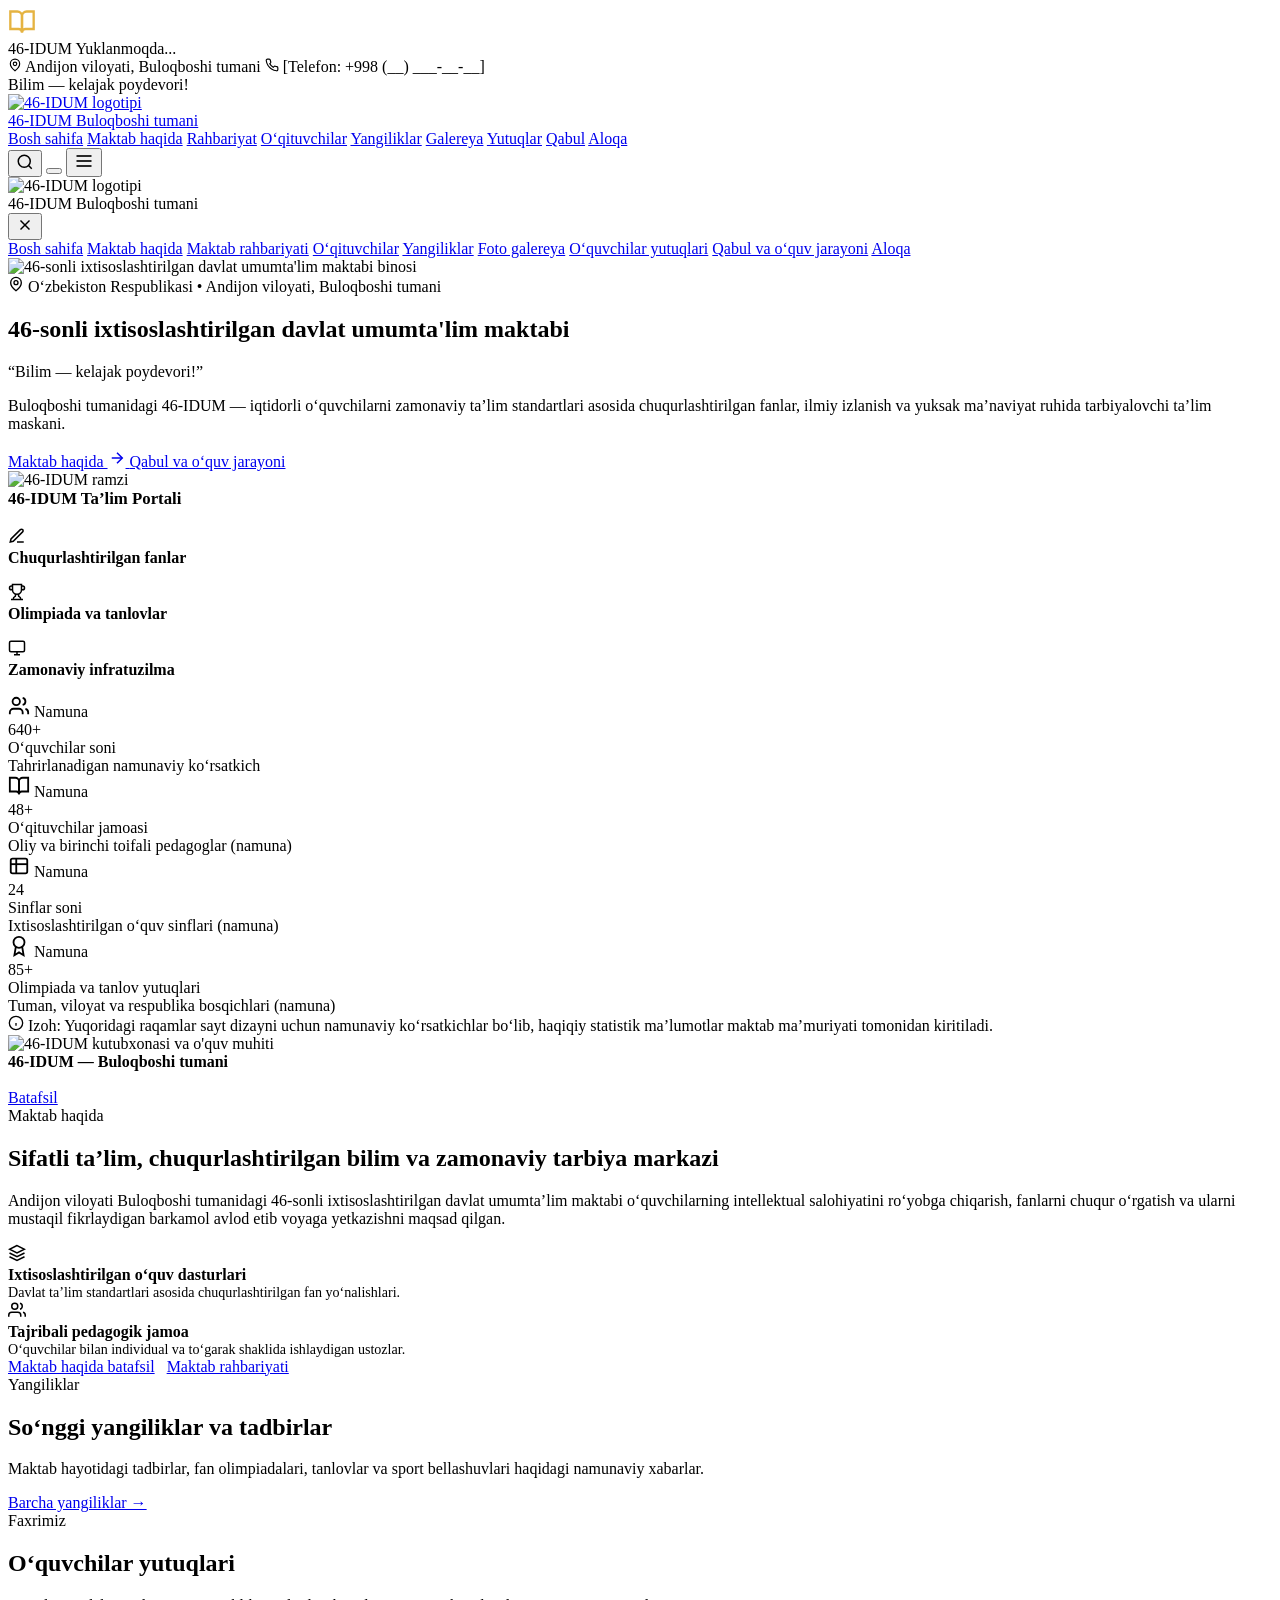
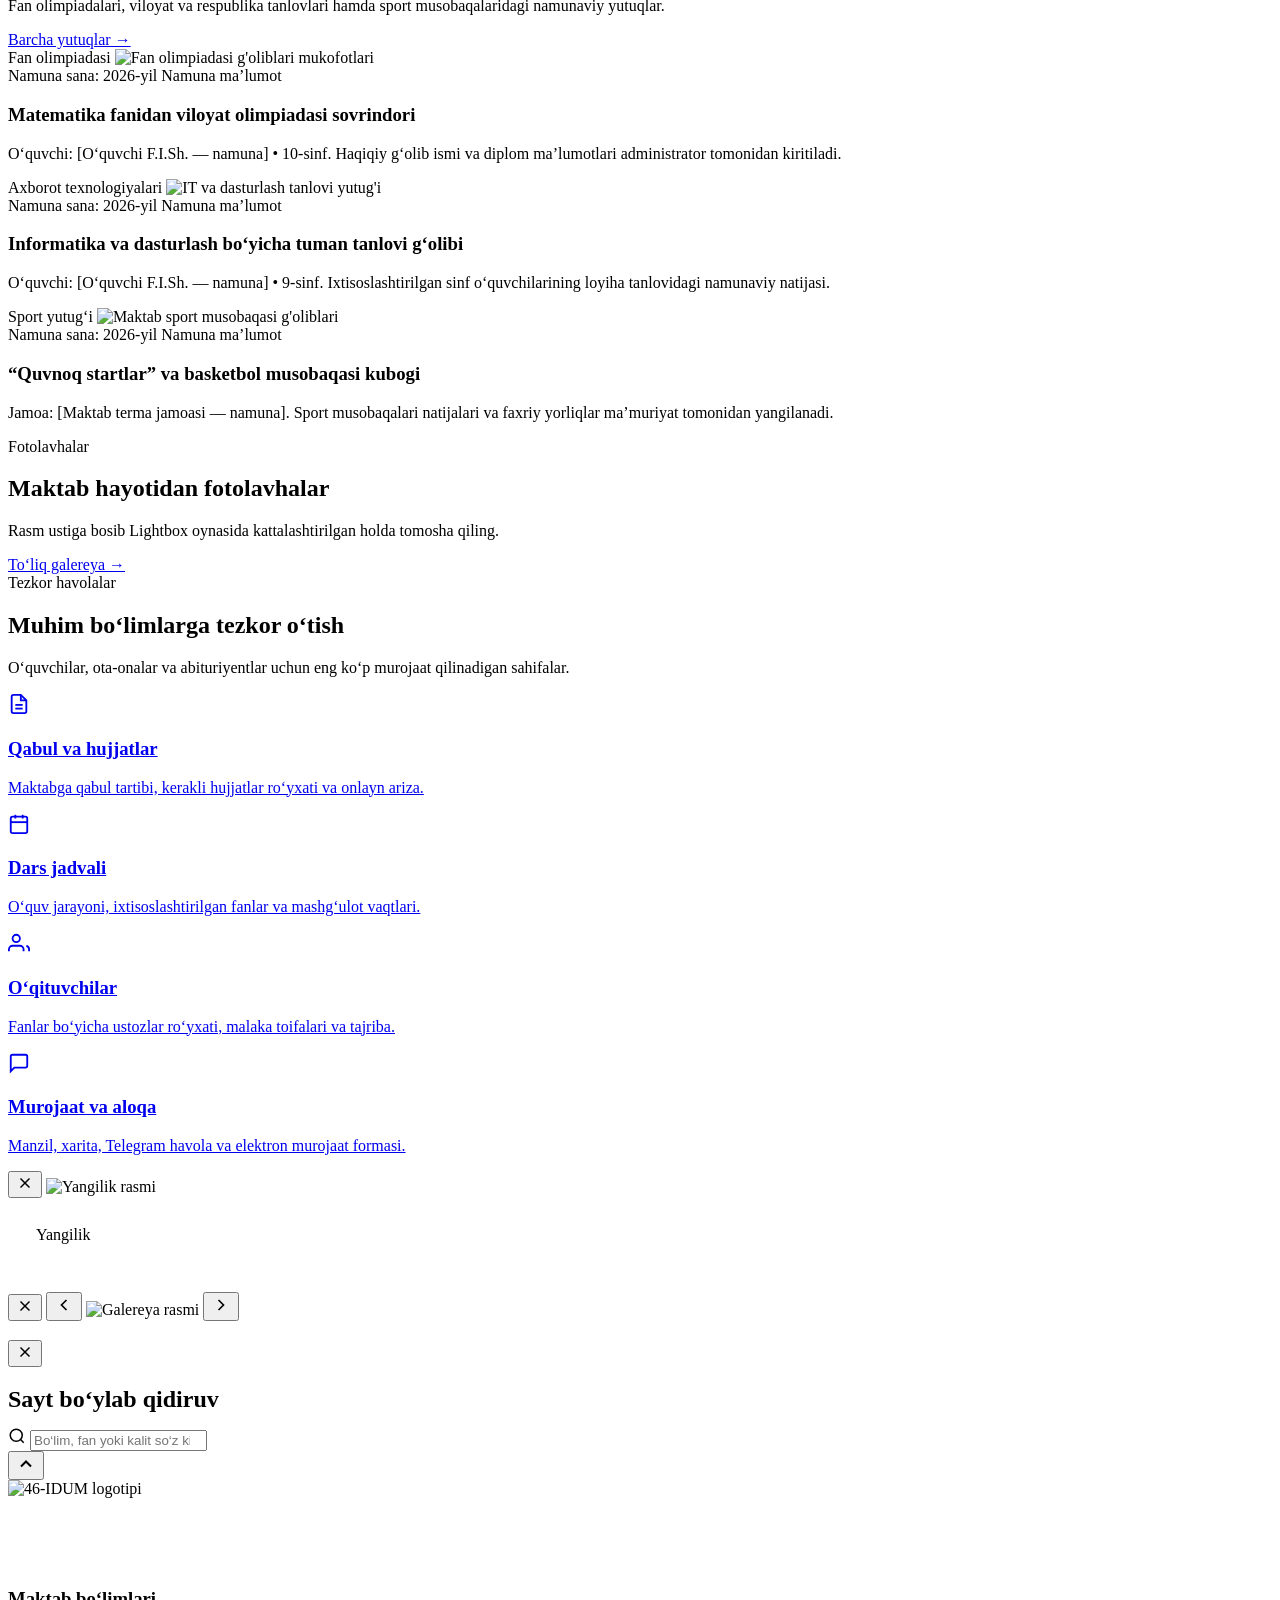
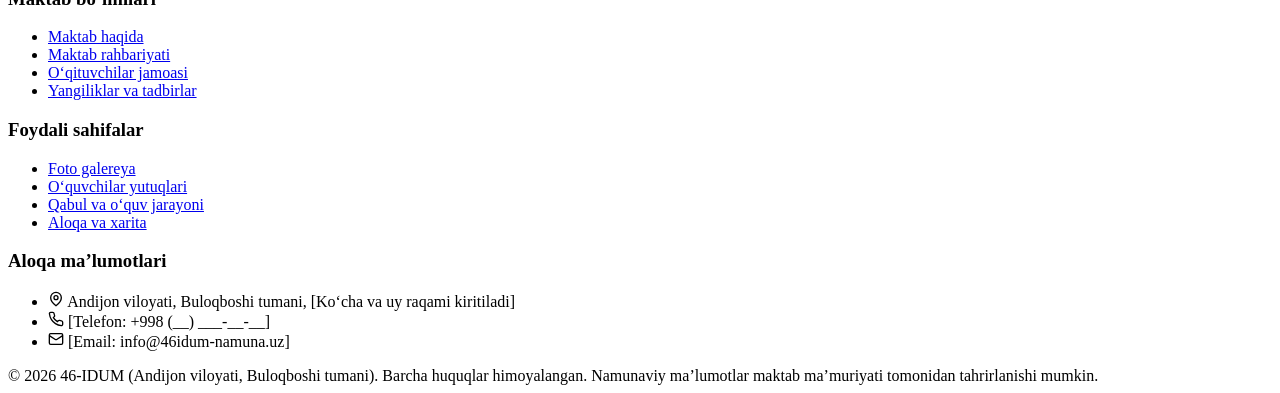
==== index.html @ 789a7969 "Add files via upload" ====
<!DOCTYPE html>
<html lang="uz" data-theme="light">
<head>
  <meta charset="UTF-8">
  <meta name="viewport" content="width=device-width, initial-scale=1.0">
  <title>46-IDUM | Andijon viloyati, Buloqboshi tumani 46-sonli ixtisoslashtirilgan davlat umumta'lim maktabi</title>
  <meta name="description" content="O‘zbekiston Respublikasi Andijon viloyati Buloqboshi tumanida joylashgan 46-sonli ixtisoslashtirilgan davlat umumta'lim maktabi (46-IDUM) rasmiy veb-portali.">
  <link rel="icon" type="image/png" href="images/logo.png">
  <link rel="stylesheet" href="css/style.css">
  <link rel="stylesheet" href="css/animations.css">
  <link rel="stylesheet" href="css/responsive.css">
</head>
<body>
  <!-- Loading animatsiyasi -->
  <div id="page-loader" aria-hidden="true">
    <div class="loader-emblem">
      <svg width="28" height="28" viewBox="0 0 24 24" fill="none" stroke="#E5B341" stroke-width="2"><path d="M2 3h6a4 4 0 0 1 4 4v14a3 3 0 0 0-3-3H2z"/><path d="M22 3h-6a4 4 0 0 0-4 4v14a3 3 0 0 1 3-3h7z"/></svg>
    </div>
    <span class="loader-label">46-IDUM Yuklanmoqda...</span>
  </div>

  <!-- Top Info Bar -->
  <div class="topbar">
    <div class="container topbar-inner">
      <div class="topbar-left">
        <span class="topbar-item">
          <svg width="14" height="14" viewBox="0 0 24 24" fill="none" stroke="currentColor" stroke-width="2"><path d="M20 10c0 6-8 12-8 12s-8-6-8-12a8 8 0 0 1 16 0Z"/><circle cx="12" cy="10" r="3"/></svg>
          Andijon viloyati, Buloqboshi tumani
        </span>
        <span class="topbar-item">
          <svg width="14" height="14" viewBox="0 0 24 24" fill="none" stroke="currentColor" stroke-width="2"><path d="M22 16.92v3a2 2 0 0 1-2.18 2 19.79 19.79 0 0 1-8.63-3.07 19.5 19.5 0 0 1-6-6 19.79 19.79 0 0 1-3.07-8.67A2 2 0 0 1 4.11 2h3a2 2 0 0 1 2 1.72c.127.96.361 1.903.7 2.81a2 2 0 0 1-.45 2.11L8.09 9.91a16 16 0 0 0 6 6l1.27-1.27a2 2 0 0 1 2.11-.45c.907.339 1.85.573 2.81.7A2 2 0 0 1 22 16.92z"/></svg>
          [Telefon: +998 (__) ___-__-__]
        </span>
      </div>
      <div class="topbar-right">
        <span class="topbar-badge">Bilim — kelajak poydevori!</span>
        <a href="admission.html" style="font-weight:600;color:#FFFFFF;">Qabul bo‘limi &rarr;</a>
      </div>
    </div>
  </div>

  <!-- Header -->
  <header class="site-header">
    <div class="container header-inner">
      <a href="index.html" class="brand" aria-label="46-IDUM Bosh sahifa">
        <img src="images/logo.png" alt="46-IDUM logotipi" class="brand-logo" loading="eager">
        <div class="brand-text">
          <span class="brand-title">46-IDUM</span>
          <span class="brand-subtitle">Buloqboshi tumani</span>
        </div>
      </a>

      <nav class="main-nav" aria-label="Asosiy navigatsiya">
        <a href="index.html" class="nav-link active">Bosh sahifa</a>
        <a href="about.html" class="nav-link">Maktab haqida</a>
        <a href="administration.html" class="nav-link">Rahbariyat</a>
        <a href="teachers.html" class="nav-link">O‘qituvchilar</a>
        <a href="news.html" class="nav-link">Yangiliklar</a>
        <a href="gallery.html" class="nav-link">Galereya</a>
        <a href="achievements.html" class="nav-link">Yutuqlar</a>
        <a href="admission.html" class="nav-link">Qabul</a>
        <a href="contact.html" class="nav-link">Aloqa</a>
      </nav>

      <div class="header-actions">
        <button type="button" class="icon-btn" data-open-search aria-label="Sayt ichida qidirish" title="Qidirish (Ctrl+K)">
          <svg width="18" height="18" viewBox="0 0 24 24" fill="none" stroke="currentColor" stroke-width="2"><circle cx="11" cy="11" r="8"/><path d="m21 21-4.3-4.3"/></svg>
        </button>
        <button type="button" class="icon-btn" data-theme-toggle aria-label="Tungi rejimga o'tish" title="Tungi rejim"></button>
        <button type="button" class="icon-btn hamburger-btn" id="mobileMenuOpen" aria-label="Menyuni ochish" aria-expanded="false">
          <svg width="20" height="20" viewBox="0 0 24 24" fill="none" stroke="currentColor" stroke-width="2"><line x1="3" y1="6" x2="21" y2="6"/><line x1="3" y1="12" x2="21" y2="12"/><line x1="3" y1="18" x2="21" y2="18"/></svg>
        </button>
      </div>
    </div>
  </header>

  <!-- Mobile Navigation Drawer -->
  <div class="mobile-nav-backdrop" id="mobileNavBackdrop"></div>
  <aside class="mobile-nav-drawer" id="mobileNavDrawer" aria-label="Mobil menyu">
    <div class="mobile-nav-header">
      <div class="brand">
        <img src="images/logo.png" alt="46-IDUM logotipi" class="brand-logo" style="width:40px;height:40px;">
        <div class="brand-text">
          <span class="brand-title" style="font-size:1rem;">46-IDUM</span>
          <span class="brand-subtitle">Buloqboshi tumani</span>
        </div>
      </div>
      <button type="button" class="icon-btn" id="mobileMenuClose" aria-label="Menyuni yopish">
        <svg width="18" height="18" viewBox="0 0 24 24" fill="none" stroke="currentColor" stroke-width="2"><path d="M18 6 6 18"/><path d="m6 6 12 12"/></svg>
      </button>
    </div>
    <nav class="mobile-nav-list">
      <a href="index.html" class="nav-link active">Bosh sahifa</a>
      <a href="about.html" class="nav-link">Maktab haqida</a>
      <a href="administration.html" class="nav-link">Maktab rahbariyati</a>
      <a href="teachers.html" class="nav-link">O‘qituvchilar</a>
      <a href="news.html" class="nav-link">Yangiliklar</a>
      <a href="gallery.html" class="nav-link">Foto galereya</a>
      <a href="achievements.html" class="nav-link">O‘quvchilar yutuqlari</a>
      <a href="admission.html" class="nav-link">Qabul va o‘quv jarayoni</a>
      <a href="contact.html" class="nav-link">Aloqa</a>
    </nav>
  </aside>

  <main>
    <!-- Hero Section -->
    <section class="hero">
      <img src="images/school/hero-school.jpg" alt="46-sonli ixtisoslashtirilgan davlat umumta'lim maktabi binosi" class="hero-bg" loading="eager">
      <div class="hero-overlay"></div>
      <div class="container hero-content">
        <div class="animate-hero">
          <div class="hero-location">
            <svg width="16" height="16" viewBox="0 0 24 24" fill="none" stroke="currentColor" stroke-width="2"><path d="M20 10c0 6-8 12-8 12s-8-6-8-12a8 8 0 0 1 16 0Z"/><circle cx="12" cy="10" r="3"/></svg>
            O‘zbekiston Respublikasi • Andijon viloyati, Buloqboshi tumani
          </div>
          <h1 class="hero-title">46-sonli ixtisoslashtirilgan davlat umumta'lim maktabi</h1>
          <p class="hero-motto">“Bilim — kelajak poydevori!”</p>
          <p class="hero-subtitle">
            Buloqboshi tumanidagi 46-IDUM — iqtidorli o‘quvchilarni zamonaviy ta’lim standartlari asosida chuqurlashtirilgan fanlar, ilmiy izlanish va yuksak ma’naviyat ruhida tarbiyalovchi ta’lim maskani.
          </p>
          <div class="hero-actions">
            <a href="about.html" class="btn btn-accent">
              Maktab haqida
              <svg width="18" height="18" viewBox="0 0 24 24" fill="none" stroke="currentColor" stroke-width="2"><path d="M5 12h14"/><path d="m12 5 7 7-7 7"/></svg>
            </a>
            <a href="admission.html" class="btn btn-outline-light">
              Qabul va o‘quv jarayoni
            </a>
          </div>
        </div>

        <div class="hero-card animate-hero-delay">
          <div class="hero-card-header">
            <img src="images/logo.png" alt="46-IDUM ramzi" class="hero-card-logo" loading="eager">
            <div>
              <strong style="display:block;font-size:1.05rem;">46-IDUM Ta’lim Portali</strong>
              <span style="font-size:0.82rem;color:rgba(255,255,255,0.78);">Ixtisoslashtirilgan ta’lim muhiti</span>
            </div>
          </div>
          <div class="hero-card-list">
            <div class="hero-card-item">
              <span class="hero-card-icon">
                <svg width="18" height="18" viewBox="0 0 24 24" fill="none" stroke="currentColor" stroke-width="2"><path d="M12 20h9"/><path d="M16.5 3.5a2.121 2.121 0 1 1 3 3L7 19l-4 1 1-4Z"/></svg>
              </span>
              <div>
                <strong>Chuqurlashtirilgan fanlar</strong>
                <div style="font-size:0.83rem;color:rgba(255,255,255,0.75);">Aniq va tabiiy fanlar, axborot texnologiyalari va xorijiy tillar</div>
              </div>
            </div>
            <div class="hero-card-item">
              <span class="hero-card-icon">
                <svg width="18" height="18" viewBox="0 0 24 24" fill="none" stroke="currentColor" stroke-width="2"><path d="M6 9H4.5a2.5 2.5 0 0 1 0-5H6"/><path d="M18 9h1.5a2.5 2.5 0 0 0 0-5H18"/><path d="M4 22h16"/><path d="M10 14.66V17c0 .55-.47.98-.97 1.21C7.85 18.75 7 20.24 7 22"/><path d="M14 14.66V17c0 .55.47.98.97 1.21C16.15 18.75 17 20.24 17 22"/><path d="M18 2H6v7a6 6 0 0 0 12 0V2Z"/></svg>
              </span>
              <div>
                <strong>Olimpiada va tanlovlar</strong>
                <div style="font-size:0.83rem;color:rgba(255,255,255,0.75);">Iqtidorli o‘quvchilar bilan tizimli tayyorgarlik</div>
              </div>
            </div>
            <div class="hero-card-item">
              <span class="hero-card-icon">
                <svg width="18" height="18" viewBox="0 0 24 24" fill="none" stroke="currentColor" stroke-width="2"><rect x="2" y="3" width="20" height="14" rx="2"/><line x1="8" y1="21" x2="16" y2="21"/><line x1="12" y1="17" x2="12" y2="21"/></svg>
              </span>
              <div>
                <strong>Zamonaviy infratuzilma</strong>
                <div style="font-size:0.83rem;color:rgba(255,255,255,0.75);">Axborot-resurs markazi, kompyuter xonasi va sport majmuasi</div>
              </div>
            </div>
          </div>
        </div>
      </div>
    </section>

    <!-- Statistics Section -->
    <section class="stats-section">
      <div class="container">
        <div class="stats-grid">
          <div class="stat-card reveal">
            <div class="stat-top">
              <span class="stat-icon">
                <svg width="22" height="22" viewBox="0 0 24 24" fill="none" stroke="currentColor" stroke-width="2"><path d="M16 21v-2a4 4 0 0 0-4-4H6a4 4 0 0 0-4 4v2"/><circle cx="9" cy="7" r="4"/><path d="M22 21v-2a4 4 0 0 0-3-3.87"/><path d="M16 3.13a4 4 0 0 1 0 7.75"/></svg>
              </span>
              <span class="badge badge-sample">Namuna</span>
            </div>
            <div class="stat-value" data-counter="640" data-suffix="+">640+</div>
            <div class="stat-label">O‘quvchilar soni</div>
            <div class="stat-note">Tahrirlanadigan namunaviy ko‘rsatkich</div>
          </div>

          <div class="stat-card reveal">
            <div class="stat-top">
              <span class="stat-icon">
                <svg width="22" height="22" viewBox="0 0 24 24" fill="none" stroke="currentColor" stroke-width="2"><path d="M2 3h6a4 4 0 0 1 4 4v14a3 3 0 0 0-3-3H2z"/><path d="M22 3h-6a4 4 0 0 0-4 4v14a3 3 0 0 1 3-3h7z"/></svg>
              </span>
              <span class="badge badge-sample">Namuna</span>
            </div>
            <div class="stat-value" data-counter="48" data-suffix="+">48+</div>
            <div class="stat-label">O‘qituvchilar jamoasi</div>
            <div class="stat-note">Oliy va birinchi toifali pedagoglar (namuna)</div>
          </div>

          <div class="stat-card reveal">
            <div class="stat-top">
              <span class="stat-icon">
                <svg width="22" height="22" viewBox="0 0 24 24" fill="none" stroke="currentColor" stroke-width="2"><rect x="3" y="4" width="18" height="16" rx="2"/><path d="M3 10h18"/><path d="M9 4v16"/></svg>
              </span>
              <span class="badge badge-sample">Namuna</span>
            </div>
            <div class="stat-value" data-counter="24">24</div>
            <div class="stat-label">Sinflar soni</div>
            <div class="stat-note">Ixtisoslashtirilgan o‘quv sinflari (namuna)</div>
          </div>

          <div class="stat-card reveal">
            <div class="stat-top">
              <span class="stat-icon">
                <svg width="22" height="22" viewBox="0 0 24 24" fill="none" stroke="currentColor" stroke-width="2"><circle cx="12" cy="8" r="6"/><path d="M15.477 12.89 17 22l-5-3-5 3 1.523-9.11"/></svg>
              </span>
              <span class="badge badge-sample">Namuna</span>
            </div>
            <div class="stat-value" data-counter="85" data-suffix="+">85+</div>
            <div class="stat-label">Olimpiada va tanlov yutuqlari</div>
            <div class="stat-note">Tuman, viloyat va respublika bosqichlari (namuna)</div>
          </div>
        </div>
        <div class="stats-disclaimer">
          <svg width="16" height="16" viewBox="0 0 24 24" fill="none" stroke="currentColor" stroke-width="2"><circle cx="12" cy="12" r="10"/><line x1="12" y1="16" x2="12" y2="12"/><line x1="12" y1="8" x2="12.01" y2="8"/></svg>
          <span>Izoh: Yuqoridagi raqamlar sayt dizayni uchun namunaviy ko‘rsatkichlar bo‘lib, haqiqiy statistik ma’lumotlar maktab ma’muriyati tomonidan kiritiladi.</span>
        </div>
      </div>
    </section>

    <!-- About Preview Section -->
    <section class="section">
      <div class="container about-split">
        <div class="about-media-wrap reveal">
          <img src="images/gallery/library.jpg" alt="46-IDUM kutubxonasi va o'quv muhiti" loading="lazy">
          <div class="about-float-card">
            <div>
              <strong style="display:block;font-size:1rem;">46-IDUM — Buloqboshi tumani</strong>
              <span style="font-size:0.84rem;color:rgba(255,255,255,0.8);">Zamonaviy ta’lim va yuksak tarbiya uyg‘unligi</span>
            </div>
            <a href="about.html" class="btn btn-accent btn-sm">Batafsil</a>
          </div>
        </div>

        <div class="reveal">
          <span class="section-kicker">Maktab haqida</span>
          <h2 class="section-title">Sifatli ta’lim, chuqurlashtirilgan bilim va zamonaviy tarbiya markazi</h2>
          <p class="section-desc">
            Andijon viloyati Buloqboshi tumanidagi 46-sonli ixtisoslashtirilgan davlat umumta’lim maktabi o‘quvchilarning intellektual salohiyatini ro‘yobga chiqarish, fanlarni chuqur o‘rgatish va ularni mustaqil fikrlaydigan barkamol avlod etib voyaga yetkazishni maqsad qilgan.
          </p>
          <div class="feature-list">
            <div class="feature-item">
              <span class="feature-icon">
                <svg width="18" height="18" viewBox="0 0 24 24" fill="none" stroke="currentColor" stroke-width="2"><path d="M12 2 2 7l10 5 10-5-10-5Z"/><path d="m2 17 10 5 10-5"/><path d="m2 12 10 5 10-5"/></svg>
              </span>
              <div>
                <strong>Ixtisoslashtirilgan o‘quv dasturlari</strong>
                <div style="font-size:0.88rem;color:var(--color-text-muted);">Davlat ta’lim standartlari asosida chuqurlashtirilgan fan yo‘nalishlari.</div>
              </div>
            </div>
            <div class="feature-item">
              <span class="feature-icon">
                <svg width="18" height="18" viewBox="0 0 24 24" fill="none" stroke="currentColor" stroke-width="2"><path d="M17 21v-2a4 4 0 0 0-4-4H5a4 4 0 0 0-4 4v2"/><circle cx="9" cy="7" r="4"/><path d="M23 21v-2a4 4 0 0 0-3-3.87"/><path d="M16 3.13a4 4 0 0 1 0 7.75"/></svg>
              </span>
              <div>
                <strong>Tajribali pedagogik jamoa</strong>
                <div style="font-size:0.88rem;color:var(--color-text-muted);">O‘quvchilar bilan individual va to‘garak shaklida ishlaydigan ustozlar.</div>
              </div>
            </div>
          </div>
          <div style="display:flex;gap:12px;flex-wrap:wrap;">
            <a href="about.html" class="btn btn-primary">Maktab haqida batafsil</a>
            <a href="administration.html" class="btn btn-outline">Maktab rahbariyati</a>
          </div>
        </div>
      </div>
    </section>

    <!-- Latest News Section -->
    <section class="section section-alt">
      <div class="container">
        <div class="section-header">
          <div>
            <span class="section-kicker">Yangiliklar</span>
            <h2 class="section-title">So‘nggi yangiliklar va tadbirlar</h2>
            <p class="section-desc">Maktab hayotidagi tadbirlar, fan olimpiadalari, tanlovlar va sport bellashuvlari haqidagi namunaviy xabarlar.</p>
          </div>
          <a href="news.html" class="btn btn-outline">Barcha yangiliklar &rarr;</a>
        </div>

        <div class="grid-3" id="homeNewsGrid"></div>
      </div>
    </section>

    <!-- Achievements Highlight Section -->
    <section class="section">
      <div class="container">
        <div class="section-header">
          <div>
            <span class="section-kicker">Faxrimiz</span>
            <h2 class="section-title">O‘quvchilar yutuqlari</h2>
            <p class="section-desc">Fan olimpiadalari, viloyat va respublika tanlovlari hamda sport musobaqalaridagi namunaviy yutuqlar.</p>
          </div>
          <a href="achievements.html" class="btn btn-outline">Barcha yutuqlar &rarr;</a>
        </div>

        <div class="grid-3">
          <article class="card reveal">
            <div class="card-media">
              <span class="card-badge-float">Fan olimpiadasi</span>
              <img src="images/achievements/trophy.jpg" alt="Fan olimpiadasi g'oliblari mukofotlari" loading="lazy">
            </div>
            <div class="card-body">
              <div class="card-meta">
                <span>Namuna sana: 2026-yil</span>
                <span class="badge badge-sample">Namuna ma’lumot</span>
              </div>
              <h3 class="card-title">Matematika fanidan viloyat olimpiadasi sovrindori</h3>
              <p class="card-text">O‘quvchi: [O‘quvchi F.I.Sh. — namuna] • 10-sinf. Haqiqiy g‘olib ismi va diplom ma’lumotlari administrator tomonidan kiritiladi.</p>
            </div>
          </article>

          <article class="card reveal">
            <div class="card-media">
              <span class="card-badge-float">Axborot texnologiyalari</span>
              <img src="images/gallery/computer-lab.jpg" alt="IT va dasturlash tanlovi yutug'i" loading="lazy">
            </div>
            <div class="card-body">
              <div class="card-meta">
                <span>Namuna sana: 2026-yil</span>
                <span class="badge badge-sample">Namuna ma’lumot</span>
              </div>
              <h3 class="card-title">Informatika va dasturlash bo‘yicha tuman tanlovi g‘olibi</h3>
              <p class="card-text">O‘quvchi: [O‘quvchi F.I.Sh. — namuna] • 9-sinf. Ixtisoslashtirilgan sinf o‘quvchilarining loyiha tanlovidagi namunaviy natijasi.</p>
            </div>
          </article>

          <article class="card reveal">
            <div class="card-media">
              <span class="card-badge-float">Sport yutug‘i</span>
              <img src="images/gallery/sports-hall.jpg" alt="Maktab sport musobaqasi g'oliblari" loading="lazy">
            </div>
            <div class="card-body">
              <div class="card-meta">
                <span>Namuna sana: 2026-yil</span>
                <span class="badge badge-sample">Namuna ma’lumot</span>
              </div>
              <h3 class="card-title">“Quvnoq startlar” va basketbol musobaqasi kubogi</h3>
              <p class="card-text">Jamoa: [Maktab terma jamoasi — namuna]. Sport musobaqalari natijalari va faxriy yorliqlar ma’muriyat tomonidan yangilanadi.</p>
            </div>
          </article>
        </div>
      </div>
    </section>

    <!-- Gallery Preview Section -->
    <section class="section section-alt">
      <div class="container">
        <div class="section-header">
          <div>
            <span class="section-kicker">Fotolavhalar</span>
            <h2 class="section-title">Maktab hayotidan fotolavhalar</h2>
            <p class="section-desc">Rasm ustiga bosib Lightbox oynasida kattalashtirilgan holda tomosha qiling.</p>
          </div>
          <a href="gallery.html" class="btn btn-outline">To‘liq galereya &rarr;</a>
        </div>

        <div class="gallery-grid" id="homeGalleryGrid"></div>
      </div>
    </section>

    <!-- Quick Links Section -->
    <section class="section">
      <div class="container">
        <div class="section-header-center reveal">
          <span class="section-kicker">Tezkor havolalar</span>
          <h2 class="section-title">Muhim bo‘limlarga tezkor o‘tish</h2>
          <p class="section-desc">O‘quvchilar, ota-onalar va abituriyentlar uchun eng ko‘p murojaat qilinadigan sahifalar.</p>
        </div>

        <div class="quick-links-grid">
          <a href="admission.html" class="quick-link-card reveal">
            <span class="quick-link-icon">
              <svg width="22" height="22" viewBox="0 0 24 24" fill="none" stroke="currentColor" stroke-width="2"><path d="M14 2H6a2 2 0 0 0-2 2v16a2 2 0 0 0 2 2h12a2 2 0 0 0 2-2V8z"/><polyline points="14 2 14 8 20 8"/><line x1="16" y1="13" x2="8" y2="13"/><line x1="16" y1="17" x2="8" y2="17"/></svg>
            </span>
            <h3 class="card-title">Qabul va hujjatlar</h3>
            <p class="card-text">Maktabga qabul tartibi, kerakli hujjatlar ro‘yxati va onlayn ariza.</p>
          </a>

          <a href="admission.html#jadval" class="quick-link-card reveal">
            <span class="quick-link-icon">
              <svg width="22" height="22" viewBox="0 0 24 24" fill="none" stroke="currentColor" stroke-width="2"><rect x="3" y="4" width="18" height="18" rx="2"/><line x1="16" y1="2" x2="16" y2="6"/><line x1="8" y1="2" x2="8" y2="6"/><line x1="3" y1="10" x2="21" y2="10"/></svg>
            </span>
            <h3 class="card-title">Dars jadvali</h3>
            <p class="card-text">O‘quv jarayoni, ixtisoslashtirilgan fanlar va mashg‘ulot vaqtlari.</p>
          </a>

          <a href="teachers.html" class="quick-link-card reveal">
            <span class="quick-link-icon">
              <svg width="22" height="22" viewBox="0 0 24 24" fill="none" stroke="currentColor" stroke-width="2"><path d="M17 21v-2a4 4 0 0 0-4-4H5a4 4 0 0 0-4 4v2"/><circle cx="9" cy="7" r="4"/><path d="M23 21v-2a4 4 0 0 0-3-3.87"/></svg>
            </span>
            <h3 class="card-title">O‘qituvchilar</h3>
            <p class="card-text">Fanlar bo‘yicha ustozlar ro‘yxati, malaka toifalari va tajriba.</p>
          </a>

          <a href="contact.html" class="quick-link-card reveal">
            <span class="quick-link-icon">
              <svg width="22" height="22" viewBox="0 0 24 24" fill="none" stroke="currentColor" stroke-width="2"><path d="M21 15a2 2 0 0 1-2 2H7l-4 4V5a2 2 0 0 1 2-2h14a2 2 0 0 1 2 2z"/></svg>
            </span>
            <h3 class="card-title">Murojaat va aloqa</h3>
            <p class="card-text">Manzil, xarita, Telegram havola va elektron murojaat formasi.</p>
          </a>
        </div>
      </div>
    </section>
  </main>

  <!-- News Detail Modal -->
  <div class="modal-overlay" id="newsModal" role="dialog" aria-modal="true" aria-labelledby="newsModalTitle">
    <div class="modal-dialog">
      <button type="button" class="modal-close" id="closeNewsModal" aria-label="Oynani yopish">
        <svg width="18" height="18" viewBox="0 0 24 24" fill="none" stroke="currentColor" stroke-width="2"><path d="M18 6 6 18"/><path d="m6 6 12 12"/></svg>
      </button>
      <img id="newsModalImg" src="images/news/olympiad.jpg" alt="Yangilik rasmi" style="width:100%;max-height:340px;object-fit:cover;">
      <div style="padding:28px;">
        <div class="card-meta" style="margin-bottom:10px;">
          <span class="badge badge-primary" id="newsModalCategory">Yangilik</span>
          <span id="newsModalDate"></span>
        </div>
        <h2 class="section-title" id="newsModalTitle" style="font-size:1.5rem;margin-bottom:16px;"></h2>
        <div id="newsModalBody" style="color:var(--color-text-muted);font-size:0.98rem;"></div>
      </div>
    </div>
  </div>

  <!-- Lightbox Modal -->
  <div class="modal-overlay" id="lightboxModal" role="dialog" aria-modal="true" aria-label="Rasmni kattalashtirib ko'rish">
    <div class="lightbox-content">
      <div class="lightbox-stage">
        <button type="button" class="modal-close" id="lightboxClose" aria-label="Yopish" style="top:10px;right:10px;">
          <svg width="18" height="18" viewBox="0 0 24 24" fill="none" stroke="currentColor" stroke-width="2"><path d="M18 6 6 18"/><path d="m6 6 12 12"/></svg>
        </button>
        <button type="button" class="lightbox-nav lightbox-prev" id="lightboxPrev" aria-label="Oldingi rasm">
          <svg width="20" height="20" viewBox="0 0 24 24" fill="none" stroke="currentColor" stroke-width="2"><path d="m15 18-6-6 6-6"/></svg>
        </button>
        <img src="images/school/hero-school.jpg" alt="Galereya rasmi" class="lightbox-img" id="lightboxImg">
        <button type="button" class="lightbox-nav lightbox-next" id="lightboxNext" aria-label="Keyingi rasm">
          <svg width="20" height="20" viewBox="0 0 24 24" fill="none" stroke="currentColor" stroke-width="2"><path d="m9 18 6-6-6-6"/></svg>
        </button>
      </div>
      <div class="lightbox-caption">
        <h3 id="lightboxTitle"></h3>
        <p id="lightboxDesc"></p>
        <span id="lightboxCounter" style="font-size:0.8rem;color:var(--color-accent);font-weight:700;"></span>
      </div>
    </div>
  </div>

  <!-- Global Search Modal -->
  <div class="modal-overlay" id="searchModal" role="dialog" aria-modal="true" aria-label="Sayt ichida qidirish">
    <div class="modal-dialog search-modal-dialog">
      <button type="button" class="modal-close" id="closeSearchModal" aria-label="Qidiruvni yopish">
        <svg width="18" height="18" viewBox="0 0 24 24" fill="none" stroke="currentColor" stroke-width="2"><path d="M18 6 6 18"/><path d="m6 6 12 12"/></svg>
      </button>
      <h2 class="card-title" style="margin-bottom:14px;">Sayt bo‘ylab qidiruv</h2>
      <div class="search-box" style="max-width:100%;">
        <svg width="18" height="18" viewBox="0 0 24 24" fill="none" stroke="currentColor" stroke-width="2"><circle cx="11" cy="11" r="8"/><path d="m21 21-4.3-4.3"/></svg>
        <input type="search" id="globalSearchInput" placeholder="Bo‘lim, fan yoki kalit so‘z kiriting...">
      </div>
      <div class="search-results-list" id="globalSearchResults"></div>
    </div>
  </div>

  <!-- Back To Top Button -->
  <button type="button" id="backToTop" aria-label="Yuqoriga qaytish" title="Yuqoriga">
    <svg width="20" height="20" viewBox="0 0 24 24" fill="none" stroke="currentColor" stroke-width="2.5"><path d="m18 15-6-6-6 6"/></svg>
  </button>

  <!-- Footer -->
  <footer class="site-footer">
    <div class="container">
      <div class="footer-grid">
        <div>
          <div class="footer-brand">
            <img src="images/logo.png" alt="46-IDUM logotipi">
            <div>
              <strong style="display:block;color:#FFFFFF;font-size:1.1rem;">46-IDUM</strong>
              <span style="font-size:0.8rem;color:rgba(255,255,255,0.72);">Andijon viloyati, Buloqboshi tumani</span>
            </div>
          </div>
          <p style="font-size:0.9rem;color:rgba(255,255,255,0.75);margin-bottom:14px;">
            46-sonli ixtisoslashtirilgan davlat umumta’lim maktabi rasmiy veb-portali. “Bilim — kelajak poydevori!”
          </p>
        </div>

        <div>
          <h3 class="footer-title">Maktab bo‘limlari</h3>
          <ul class="footer-links">
            <li><a href="about.html">Maktab haqida</a></li>
            <li><a href="administration.html">Maktab rahbariyati</a></li>
            <li><a href="teachers.html">O‘qituvchilar jamoasi</a></li>
            <li><a href="news.html">Yangiliklar va tadbirlar</a></li>
          </ul>
        </div>

        <div>
          <h3 class="footer-title">Foydali sahifalar</h3>
          <ul class="footer-links">
            <li><a href="gallery.html">Foto galereya</a></li>
            <li><a href="achievements.html">O‘quvchilar yutuqlari</a></li>
            <li><a href="admission.html">Qabul va o‘quv jarayoni</a></li>
            <li><a href="contact.html">Aloqa va xarita</a></li>
          </ul>
        </div>

        <div>
          <h3 class="footer-title">Aloqa ma’lumotlari</h3>
          <ul class="footer-contact-list">
            <li class="footer-contact-item">
              <svg width="16" height="16" viewBox="0 0 24 24" fill="none" stroke="currentColor" stroke-width="2"><path d="M20 10c0 6-8 12-8 12s-8-6-8-12a8 8 0 0 1 16 0Z"/><circle cx="12" cy="10" r="3"/></svg>
              <span>Andijon viloyati, Buloqboshi tumani, [Ko‘cha va uy raqami kiritiladi]</span>
            </li>
            <li class="footer-contact-item">
              <svg width="16" height="16" viewBox="0 0 24 24" fill="none" stroke="currentColor" stroke-width="2"><path d="M22 16.92v3a2 2 0 0 1-2.18 2 19.79 19.79 0 0 1-8.63-3.07 19.5 19.5 0 0 1-6-6 19.79 19.79 0 0 1-3.07-8.67A2 2 0 0 1 4.11 2h3a2 2 0 0 1 2 1.72c.127.96.361 1.903.7 2.81a2 2 0 0 1-.45 2.11L8.09 9.91a16 16 0 0 0 6 6l1.27-1.27a2 2 0 0 1 2.11-.45c.907.339 1.85.573 2.81.7A2 2 0 0 1 22 16.92z"/></svg>
              <span>[Telefon: +998 (__) ___-__-__]</span>
            </li>
            <li class="footer-contact-item">
              <svg width="16" height="16" viewBox="0 0 24 24" fill="none" stroke="currentColor" stroke-width="2"><rect x="2" y="4" width="20" height="16" rx="2"/><path d="m22 7-8.97 5.7a1.94 1.94 0 0 1-2.06 0L2 7"/></svg>
              <span>[Email: info@46idum-namuna.uz]</span>
            </li>
          </ul>
        </div>
      </div>

      <div class="footer-bottom">
        <span>&copy; 2026 46-IDUM (Andijon viloyati, Buloqboshi tumani). Barcha huquqlar himoyalangan.</span>
        <span>Namunaviy ma’lumotlar maktab ma’muriyati tomonidan tahrirlanishi mumkin.</span>
      </div>
    </div>
  </footer>

  <script src="js/main.js"></script>
  <script src="js/news.js"></script>
  <script src="js/gallery.js"></script>
</body>
</html>
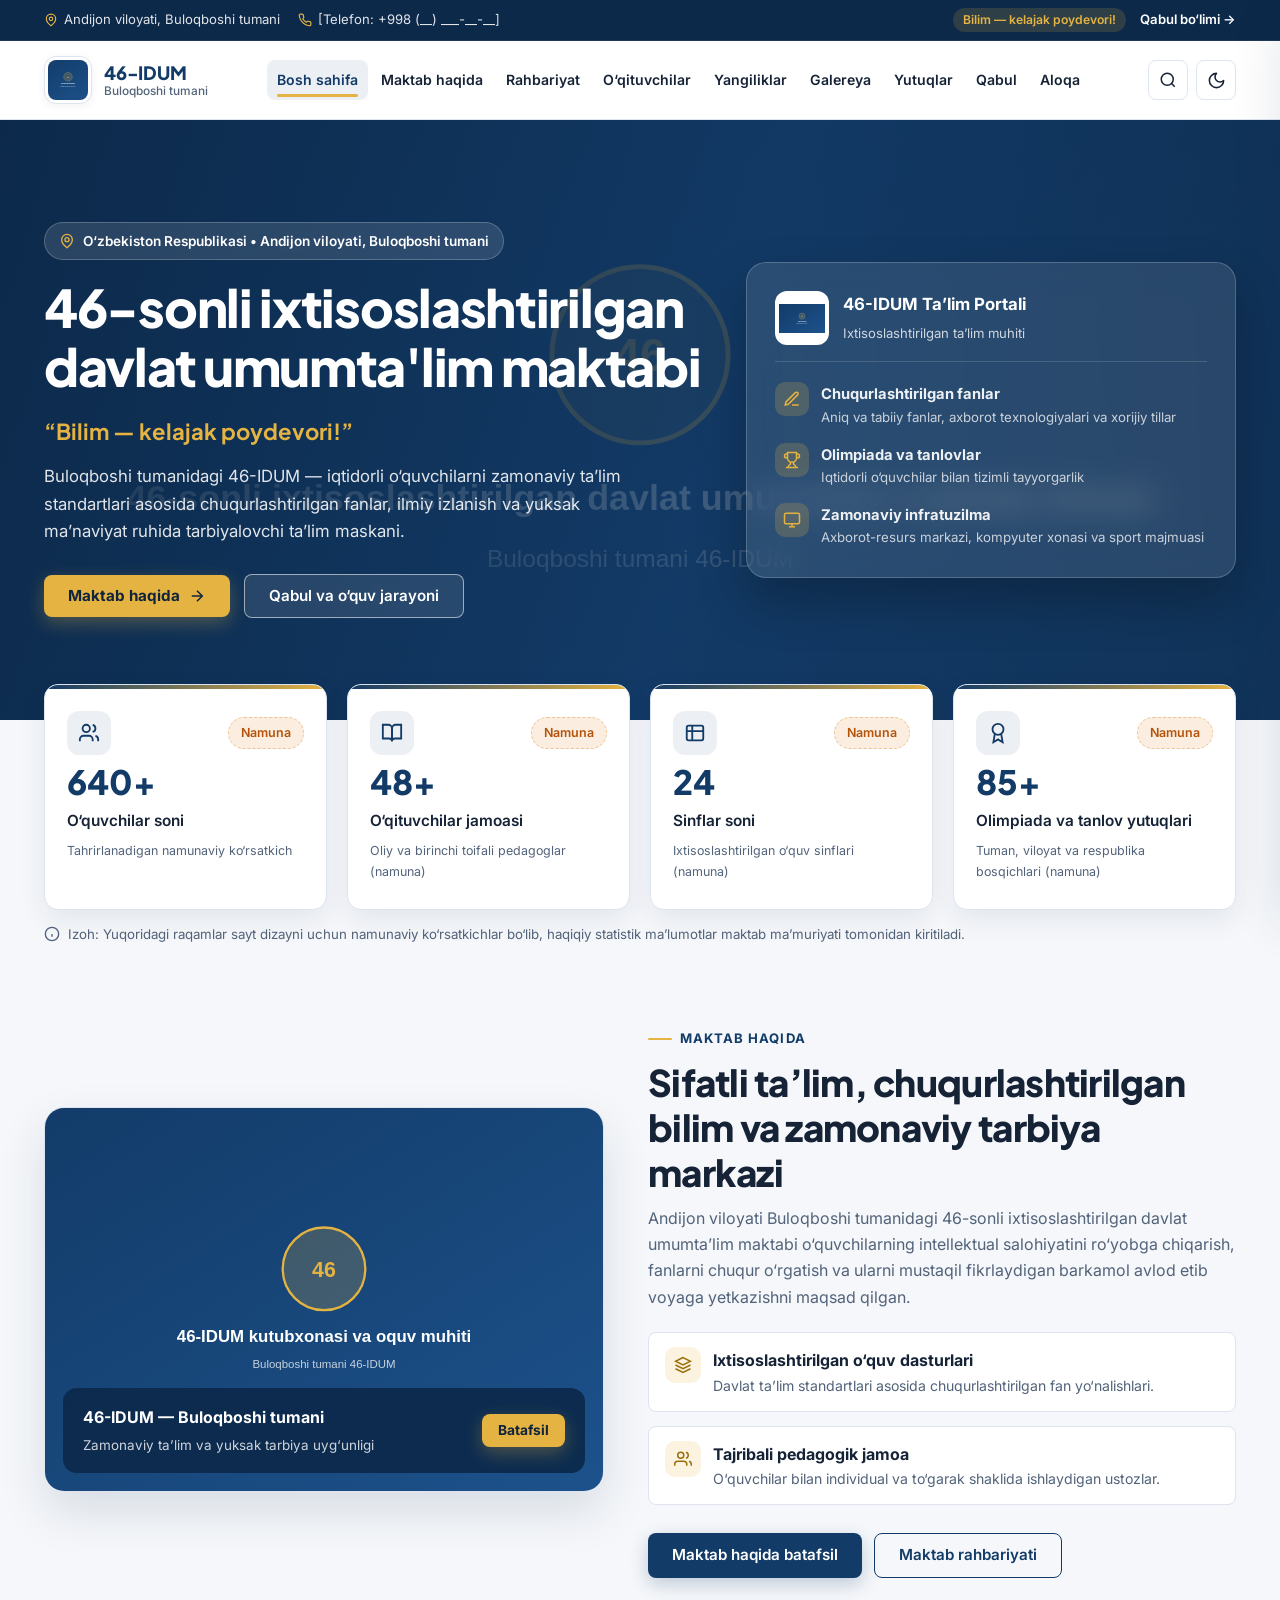
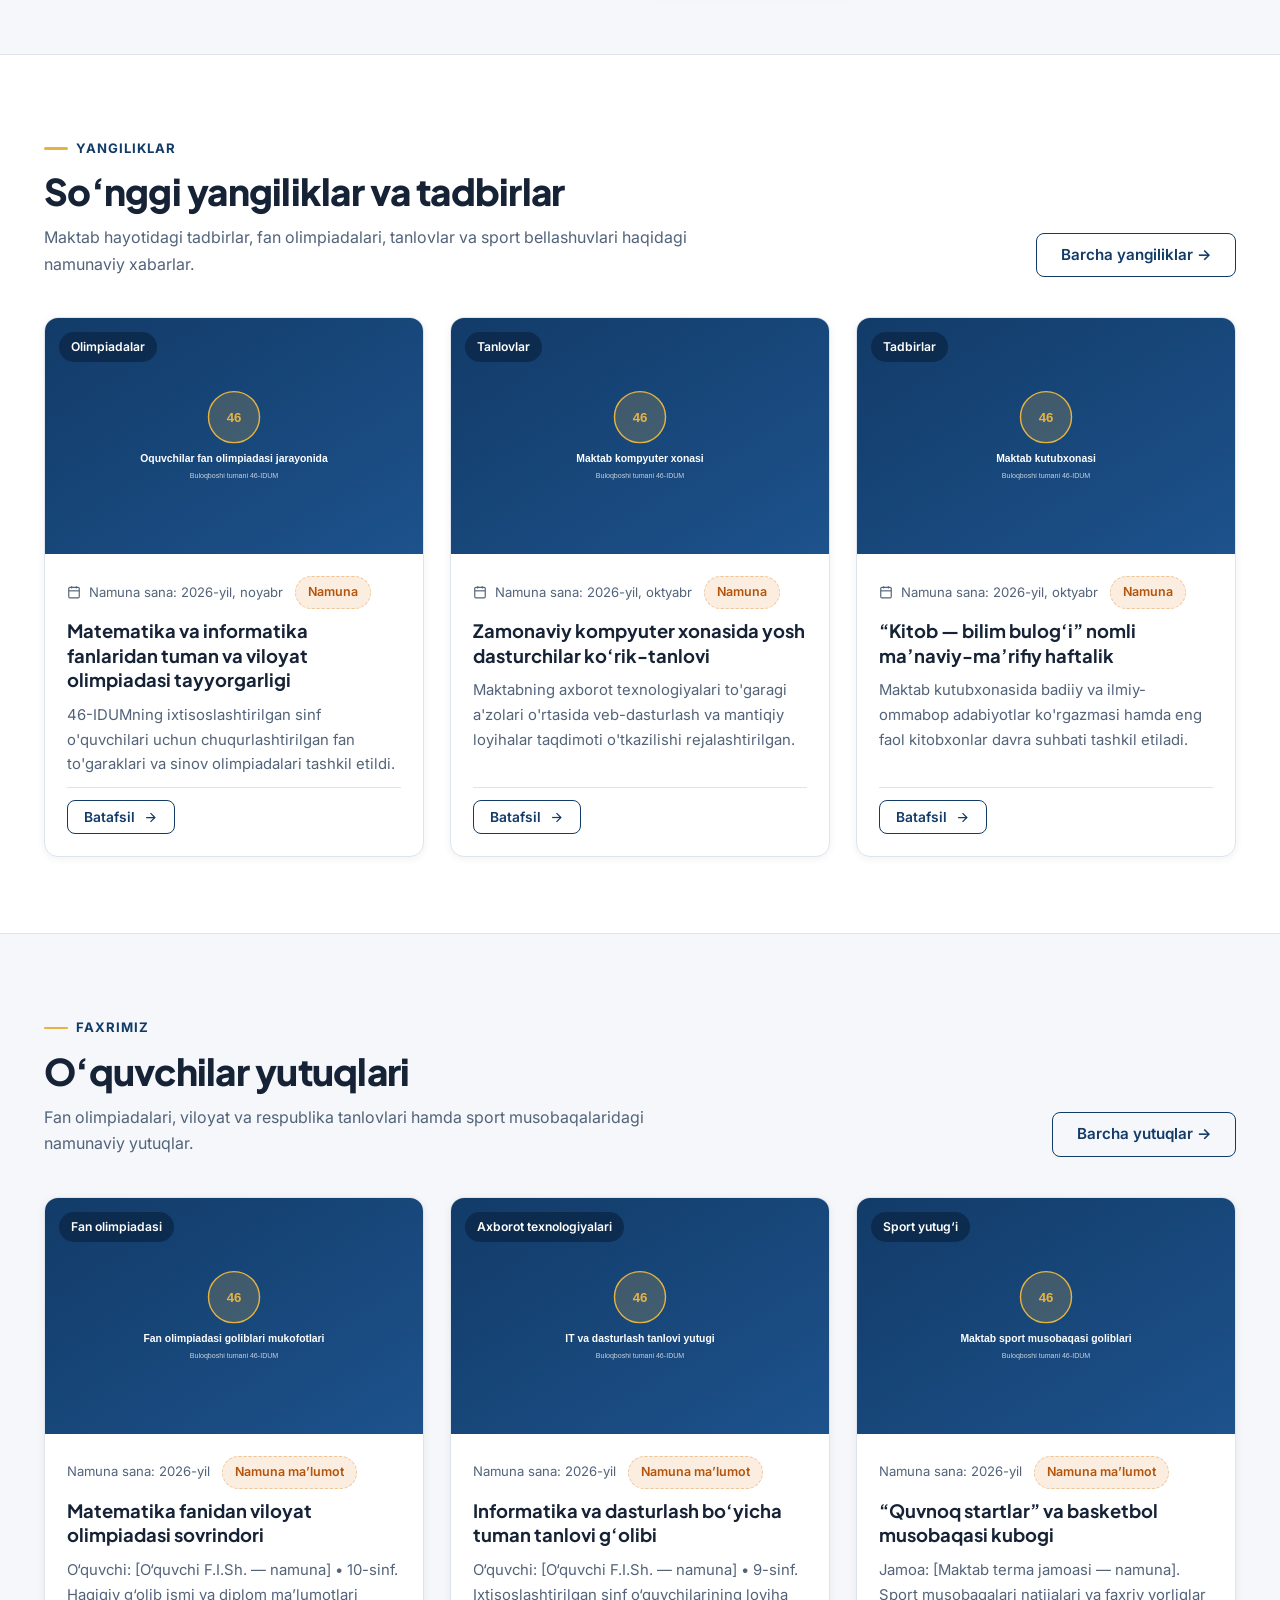
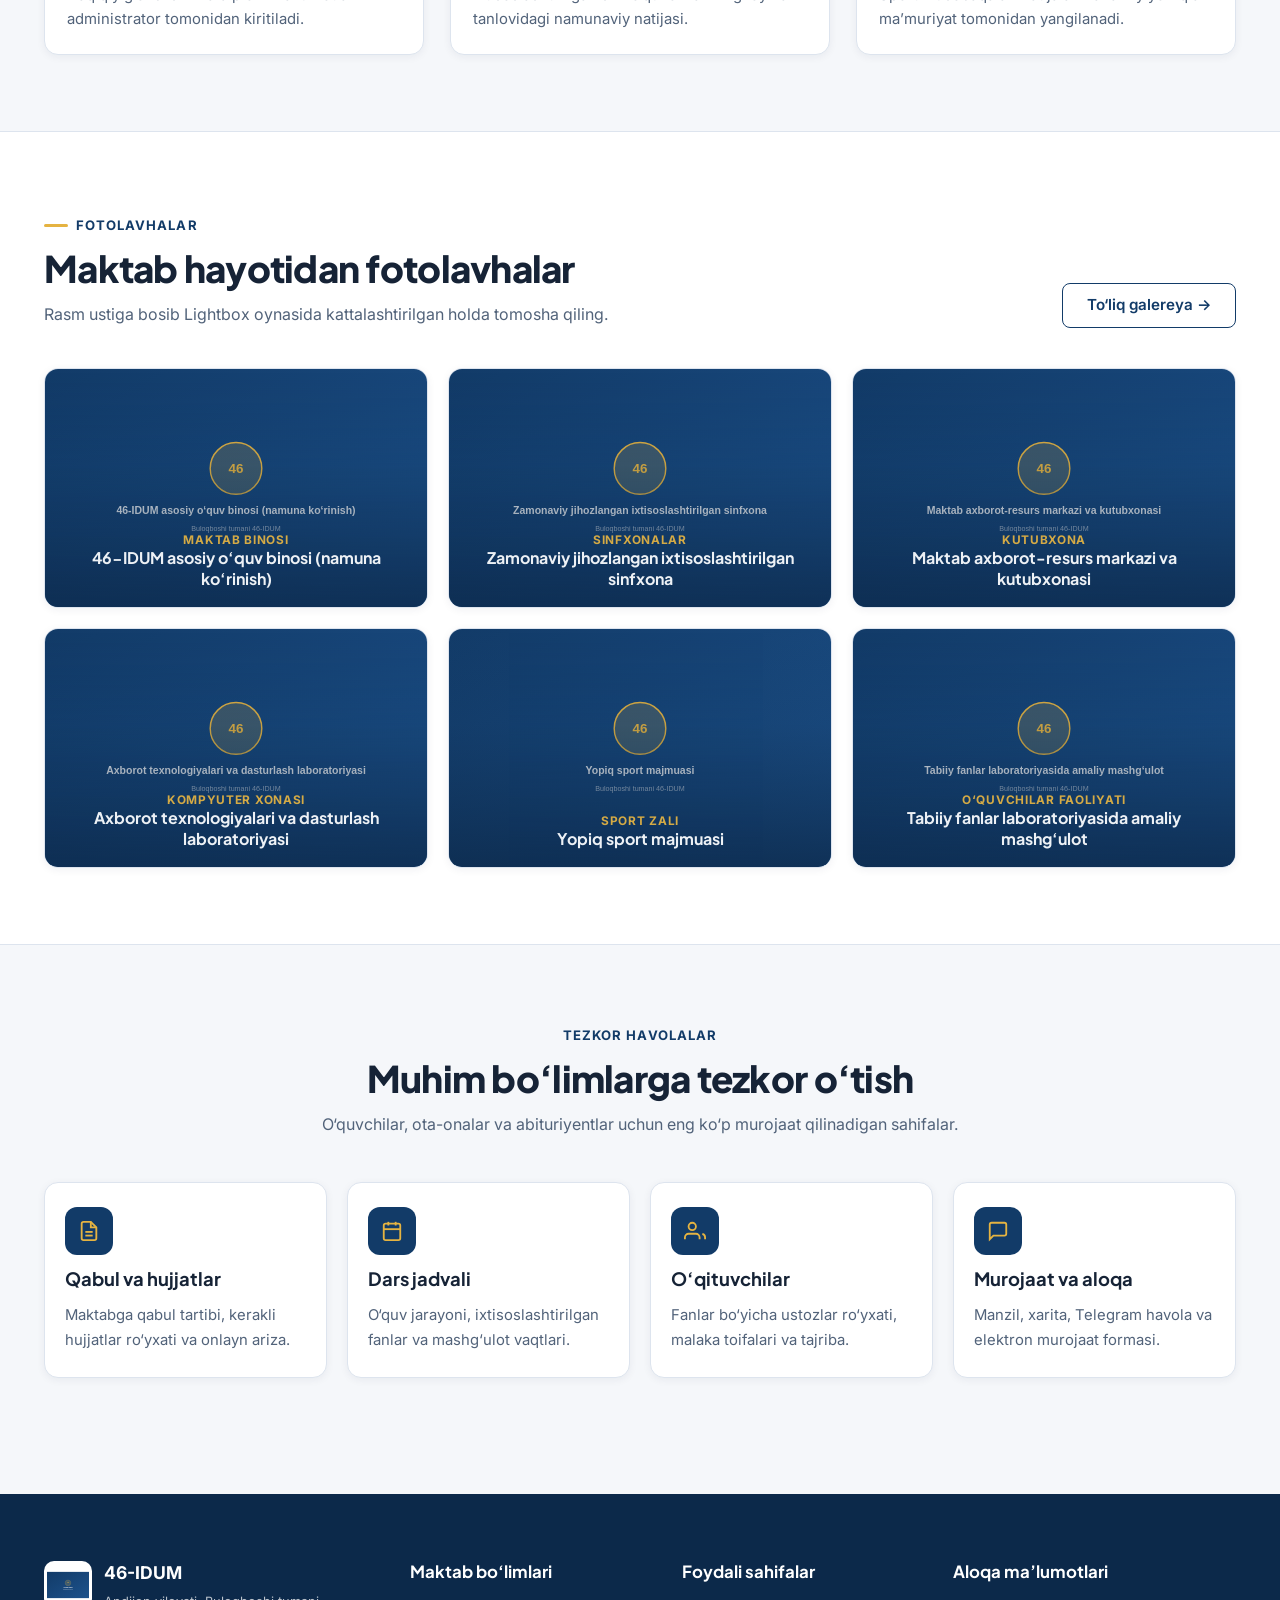
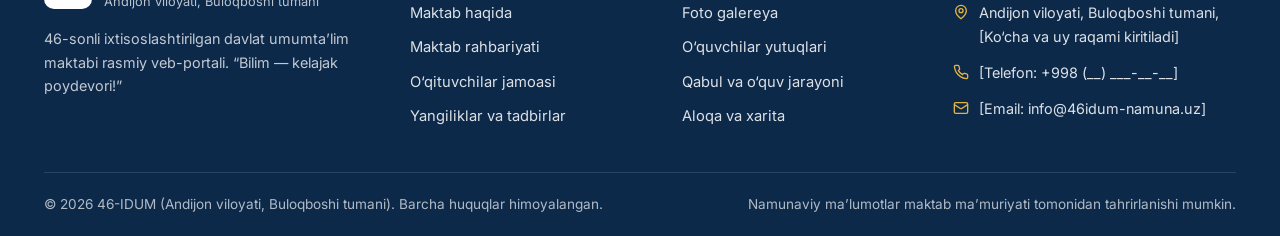
==== commit db80660f: "Add files via upload" ====
--- a/index.html
+++ b/index.html
@@ -5,10 +5,10 @@
   <meta name="viewport" content="width=device-width, initial-scale=1.0">
   <title>46-IDUM | Andijon viloyati, Buloqboshi tumani 46-sonli ixtisoslashtirilgan davlat umumta'lim maktabi</title>
   <meta name="description" content="O‘zbekiston Respublikasi Andijon viloyati Buloqboshi tumanida joylashgan 46-sonli ixtisoslashtirilgan davlat umumta'lim maktabi (46-IDUM) rasmiy veb-portali.">
-  <link rel="icon" type="image/png" href="images/logo.png">
-  <link rel="stylesheet" href="css/style.css">
-  <link rel="stylesheet" href="css/animations.css">
-  <link rel="stylesheet" href="css/responsive.css">
+  <link rel="icon" type="image/png" href="logo.png">
+  <link rel="stylesheet" href="style.css">
+  <link rel="stylesheet" href="animations.css">
+  <link rel="stylesheet" href="responsive.css">
 </head>
 <body>
   <!-- Loading animatsiyasi -->
@@ -540,8 +540,8 @@
     </div>
   </footer>
 
-  <script src="js/main.js"></script>
-  <script src="js/news.js"></script>
-  <script src="js/gallery.js"></script>
+  <script src="main.js"></script>
+  <script src="news.js"></script>
+  <script src="gallery.js"></script>
 </body>
 </html>
--- a/style.css
+++ b/style.css
@@ -0,0 +1,1770 @@
+/* ==========================================================================
+   46-IDUM — Asosiy Dizayn Tizimi (style.css)
+   Andijon viloyati, Buloqboshi tumani 46-sonli ixtisoslashtirilgan
+   davlat umumta'lim maktabi rasmiy veb-portali
+   ========================================================================== */
+
+@import url('https://fonts.googleapis.com/css2?family=Inter:wght@400;500;600;700&family=Plus+Jakarta+Sans:wght@600;700;800&display=swap');
+
+:root {
+  /* Asosiy ranglar palitrasi */
+  --color-primary: #123B68;
+  --color-primary-dark: #0C294A;
+  --color-primary-light: #1D528C;
+  --color-primary-soft: rgba(18, 59, 104, 0.08);
+  --color-accent: #E5B341;
+  --color-accent-hover: #D49E29;
+  --color-accent-soft: rgba(229, 179, 65, 0.16);
+
+  /* Sirt va matn ranglari (Light Mode) */
+  --color-bg: #F5F7FA;
+  --color-surface: #FFFFFF;
+  --color-surface-alt: #EEF2F7;
+  --color-text: #162336;
+  --color-text-muted: #52637A;
+  --color-border: #DDE4EE;
+  --color-success: #16A34A;
+  --color-warning: #D97706;
+  --color-danger: #DC2626;
+
+  /* Tipografiya */
+  --font-heading: 'Plus Jakarta Sans', 'Inter', system-ui, -apple-system, sans-serif;
+  --font-body: 'Inter', system-ui, -apple-system, BlinkMacSystemFont, 'Segoe UI', sans-serif;
+
+  /* Soyalar va radiuslar */
+  --shadow-sm: 0 2px 8px rgba(12, 41, 74, 0.06);
+  --shadow-md: 0 10px 28px rgba(12, 41, 74, 0.08);
+  --shadow-lg: 0 20px 48px rgba(12, 41, 74, 0.12);
+  --radius-sm: 8px;
+  --radius-md: 14px;
+  --radius-lg: 20px;
+  --radius-xl: 28px;
+  --radius-full: 9999px;
+
+  /* O'lchamlar va o'tishlar */
+  --container-max: 1240px;
+  --header-height: 78px;
+  --transition: 0.28s cubic-bezier(0.22, 1, 0.36, 1);
+}
+
+[data-theme="dark"] {
+  --color-bg: #0B1522;
+  --color-surface: #122136;
+  --color-surface-alt: #172A44;
+  --color-text: #F1F5F9;
+  --color-text-muted: #A3B3C9;
+  --color-border: #233B5C;
+  --color-primary-soft: rgba(229, 179, 65, 0.12);
+  --shadow-sm: 0 2px 10px rgba(0, 0, 0, 0.28);
+  --shadow-md: 0 12px 30px rgba(0, 0, 0, 0.35);
+  --shadow-lg: 0 22px 50px rgba(0, 0, 0, 0.45);
+}
+
+/* Reset & Base */
+*,
+*::before,
+*::after {
+  box-sizing: border-box;
+  margin: 0;
+  padding: 0;
+}
+
+html {
+  scroll-behavior: smooth;
+  font-size: 16px;
+}
+
+body {
+  font-family: var(--font-body);
+  background-color: var(--color-bg);
+  color: var(--color-text);
+  line-height: 1.65;
+  overflow-x: hidden;
+  transition: background-color 0.3s ease, color 0.3s ease;
+}
+
+img {
+  display: block;
+  max-width: 100%;
+  height: auto;
+}
+
+a {
+  color: inherit;
+  text-decoration: none;
+  transition: color var(--transition);
+}
+
+ul, ol {
+  list-style: none;
+}
+
+button, input, select, textarea {
+  font-family: inherit;
+  font-size: inherit;
+  color: inherit;
+}
+
+button {
+  cursor: pointer;
+  border: none;
+  background: none;
+}
+
+:focus-visible {
+  outline: 2px solid var(--color-accent);
+  outline-offset: 2px;
+}
+
+.container {
+  width: 100%;
+  max-width: var(--container-max);
+  margin-inline: auto;
+  padding-inline: 24px;
+}
+
+.sr-only {
+  position: absolute;
+  width: 1px;
+  height: 1px;
+  padding: 0;
+  margin: -1px;
+  overflow: hidden;
+  clip: rect(0, 0, 0, 0);
+  border: 0;
+}
+
+/* ==========================================================================
+   Page Loader (Loading animatsiyasi)
+   ========================================================================== */
+#page-loader {
+  position: fixed;
+  inset: 0;
+  z-index: 9999;
+  background: var(--color-primary-dark);
+  display: flex;
+  flex-direction: column;
+  align-items: center;
+  justify-content: center;
+  gap: 16px;
+  color: #FFFFFF;
+  transition: opacity 0.4s ease, visibility 0.4s ease;
+}
+
+#page-loader.hidden {
+  opacity: 0;
+  visibility: hidden;
+  pointer-events: none;
+}
+
+.loader-emblem {
+  width: 68px;
+  height: 68px;
+  border-radius: 50%;
+  border: 3px solid rgba(229, 179, 65, 0.25);
+  border-top-color: var(--color-accent);
+  display: grid;
+  place-items: center;
+  animation: spinLoader 0.9s linear infinite;
+}
+
+.loader-label {
+  font-family: var(--font-heading);
+  font-size: 0.95rem;
+  letter-spacing: 0.08em;
+  text-transform: uppercase;
+  color: rgba(255, 255, 255, 0.88);
+}
+
+/* ==========================================================================
+   Top Info Bar
+   ========================================================================== */
+.topbar {
+  background: var(--color-primary-dark);
+  color: rgba(255, 255, 255, 0.88);
+  font-size: 0.82rem;
+  padding-block: 8px;
+  border-bottom: 1px solid rgba(255, 255, 255, 0.08);
+}
+
+.topbar-inner {
+  display: flex;
+  align-items: center;
+  justify-content: space-between;
+  gap: 16px;
+  flex-wrap: wrap;
+}
+
+.topbar-left {
+  display: flex;
+  align-items: center;
+  gap: 18px;
+  flex-wrap: wrap;
+}
+
+.topbar-item {
+  display: inline-flex;
+  align-items: center;
+  gap: 6px;
+}
+
+.topbar-item svg {
+  color: var(--color-accent);
+  flex-shrink: 0;
+}
+
+.topbar-right {
+  display: flex;
+  align-items: center;
+  gap: 14px;
+}
+
+.topbar-badge {
+  display: inline-flex;
+  align-items: center;
+  gap: 6px;
+  padding: 2px 10px;
+  border-radius: var(--radius-full);
+  background: rgba(229, 179, 65, 0.16);
+  color: var(--color-accent);
+  font-weight: 600;
+  font-size: 0.76rem;
+}
+
+/* ==========================================================================
+   Header & Navigation
+   ========================================================================== */
+.site-header {
+  position: sticky;
+  top: 0;
+  z-index: 900;
+  background: rgba(255, 255, 255, 0.94);
+  backdrop-filter: blur(12px);
+  -webkit-backdrop-filter: blur(12px);
+  border-bottom: 1px solid var(--color-border);
+  transition: box-shadow var(--transition), background-color var(--transition);
+}
+
+[data-theme="dark"] .site-header {
+  background: rgba(18, 33, 54, 0.92);
+}
+
+.site-header.scrolled {
+  box-shadow: var(--shadow-md);
+}
+
+.header-inner {
+  display: flex;
+  align-items: center;
+  justify-content: space-between;
+  min-height: var(--header-height);
+  gap: 16px;
+}
+
+.brand {
+  display: flex;
+  align-items: center;
+  gap: 12px;
+  flex-shrink: 0;
+}
+
+.brand-logo {
+  width: 48px;
+  height: 48px;
+  border-radius: 12px;
+  object-fit: cover;
+  background: #FFFFFF;
+  padding: 3px;
+  border: 1px solid var(--color-border);
+  box-shadow: var(--shadow-sm);
+}
+
+.brand-text {
+  display: flex;
+  flex-direction: column;
+  line-height: 1.2;
+}
+
+.brand-title {
+  font-family: var(--font-heading);
+  font-weight: 800;
+  font-size: 1.15rem;
+  color: var(--color-primary);
+  letter-spacing: -0.01em;
+}
+
+[data-theme="dark"] .brand-title {
+  color: #FFFFFF;
+}
+
+.brand-subtitle {
+  font-size: 0.74rem;
+  color: var(--color-text-muted);
+  font-weight: 500;
+}
+
+.main-nav {
+  display: flex;
+  align-items: center;
+  gap: 3px;
+}
+
+.nav-link {
+  padding: 8px 10px;
+  border-radius: var(--radius-sm);
+  font-size: 0.88rem;
+  font-weight: 600;
+  color: var(--color-text);
+  white-space: nowrap;
+  position: relative;
+  transition: color var(--transition), background-color var(--transition);
+}
+
+.nav-link:hover {
+  color: var(--color-primary);
+  background: var(--color-primary-soft);
+}
+
+[data-theme="dark"] .nav-link:hover {
+  color: var(--color-accent);
+}
+
+.nav-link.active {
+  color: var(--color-primary);
+  background: var(--color-primary-soft);
+}
+
+[data-theme="dark"] .nav-link.active {
+  color: var(--color-accent);
+}
+
+.nav-link.active::after {
+  content: '';
+  position: absolute;
+  left: 10px;
+  right: 10px;
+  bottom: 3px;
+  height: 2.5px;
+  border-radius: 2px;
+  background: var(--color-accent);
+}
+
+.header-actions {
+  display: flex;
+  align-items: center;
+  gap: 8px;
+  flex-shrink: 0;
+}
+
+.icon-btn {
+  width: 40px;
+  height: 40px;
+  border-radius: var(--radius-sm);
+  border: 1px solid var(--color-border);
+  background: var(--color-surface);
+  color: var(--color-text);
+  display: inline-flex;
+  align-items: center;
+  justify-content: center;
+  transition: all var(--transition);
+}
+
+.icon-btn:hover {
+  border-color: var(--color-primary);
+  color: var(--color-primary);
+  transform: translateY(-1px);
+  box-shadow: var(--shadow-sm);
+}
+
+[data-theme="dark"] .icon-btn:hover {
+  border-color: var(--color-accent);
+  color: var(--color-accent);
+}
+
+.hamburger-btn {
+  display: none;
+}
+
+/* Mobile Nav Drawer */
+.mobile-nav-backdrop {
+  position: fixed;
+  inset: 0;
+  z-index: 980;
+  background: rgba(8, 22, 40, 0.55);
+  backdrop-filter: blur(4px);
+  opacity: 0;
+  visibility: hidden;
+  transition: opacity 0.25s ease, visibility 0.25s ease;
+}
+
+.mobile-nav-backdrop.open {
+  opacity: 1;
+  visibility: visible;
+}
+
+.mobile-nav-drawer {
+  position: fixed;
+  top: 0;
+  right: 0;
+  bottom: 0;
+  width: min(330px, 86vw);
+  z-index: 990;
+  background: var(--color-surface);
+  box-shadow: var(--shadow-lg);
+  padding: 24px;
+  display: flex;
+  flex-direction: column;
+  gap: 20px;
+  transform: translateX(100%);
+  transition: transform 0.3s cubic-bezier(0.22, 1, 0.36, 1);
+  overflow-y: auto;
+}
+
+.mobile-nav-drawer.open {
+  transform: translateX(0);
+}
+
+.mobile-nav-header {
+  display: flex;
+  align-items: center;
+  justify-content: space-between;
+  padding-bottom: 14px;
+  border-bottom: 1px solid var(--color-border);
+}
+
+.mobile-nav-list {
+  display: flex;
+  flex-direction: column;
+  gap: 6px;
+}
+
+.mobile-nav-list .nav-link {
+  display: flex;
+  align-items: center;
+  justify-content: space-between;
+  padding: 12px 14px;
+  font-size: 0.98rem;
+}
+
+/* ==========================================================================
+   Buttons & Badges
+   ========================================================================== */
+.btn {
+  display: inline-flex;
+  align-items: center;
+  justify-content: center;
+  gap: 8px;
+  padding: 12px 24px;
+  border-radius: var(--radius-sm);
+  font-weight: 600;
+  font-size: 0.95rem;
+  line-height: 1.2;
+  transition: all var(--transition);
+  cursor: pointer;
+}
+
+.btn-primary {
+  background: var(--color-primary);
+  color: #FFFFFF;
+  box-shadow: 0 6px 18px rgba(18, 59, 104, 0.24);
+}
+
+.btn-primary:hover {
+  background: var(--color-primary-light);
+  transform: translateY(-2px);
+  box-shadow: 0 10px 24px rgba(18, 59, 104, 0.32);
+}
+
+.btn-accent {
+  background: var(--color-accent);
+  color: #10243E;
+  font-weight: 700;
+  box-shadow: 0 6px 18px rgba(229, 179, 65, 0.3);
+}
+
+.btn-accent:hover {
+  background: var(--color-accent-hover);
+  transform: translateY(-2px);
+  box-shadow: 0 10px 24px rgba(229, 179, 65, 0.4);
+}
+
+.btn-outline {
+  background: transparent;
+  color: var(--color-primary);
+  border: 1.5px solid var(--color-primary);
+}
+
+.btn-outline:hover {
+  background: var(--color-primary);
+  color: #FFFFFF;
+}
+
+[data-theme="dark"] .btn-outline {
+  color: var(--color-accent);
+  border-color: var(--color-accent);
+}
+
+[data-theme="dark"] .btn-outline:hover {
+  background: var(--color-accent);
+  color: #10243E;
+}
+
+.btn-outline-light {
+  background: rgba(255, 255, 255, 0.1);
+  color: #FFFFFF;
+  border: 1.5px solid rgba(255, 255, 255, 0.55);
+  backdrop-filter: blur(6px);
+}
+
+.btn-outline-light:hover {
+  background: #FFFFFF;
+  color: var(--color-primary);
+  border-color: #FFFFFF;
+}
+
+.btn-sm {
+  padding: 8px 16px;
+  font-size: 0.86rem;
+}
+
+.badge {
+  display: inline-flex;
+  align-items: center;
+  gap: 6px;
+  padding: 5px 12px;
+  border-radius: var(--radius-full);
+  font-size: 0.78rem;
+  font-weight: 600;
+}
+
+.badge-primary {
+  background: var(--color-primary-soft);
+  color: var(--color-primary);
+}
+
+[data-theme="dark"] .badge-primary {
+  color: var(--color-accent);
+}
+
+.badge-accent {
+  background: var(--color-accent-soft);
+  color: #986B0A;
+}
+
+[data-theme="dark"] .badge-accent {
+  color: var(--color-accent);
+}
+
+.badge-sample {
+  background: rgba(217, 119, 6, 0.12);
+  color: #B45309;
+  border: 1px dashed rgba(217, 119, 6, 0.35);
+}
+
+[data-theme="dark"] .badge-sample {
+  color: #FBBF24;
+  border-color: rgba(251, 191, 36, 0.4);
+}
+
+/* ==========================================================================
+   Section Headers & Spacing
+   ========================================================================== */
+.section {
+  padding-block: 76px;
+}
+
+.section-alt {
+  background: var(--color-surface);
+  border-top: 1px solid var(--color-border);
+  border-bottom: 1px solid var(--color-border);
+}
+
+.section-header {
+  display: flex;
+  align-items: flex-end;
+  justify-content: space-between;
+  gap: 24px;
+  margin-bottom: 40px;
+  flex-wrap: wrap;
+}
+
+.section-header-center {
+  text-align: center;
+  max-width: 720px;
+  margin-inline: auto;
+  margin-bottom: 44px;
+}
+
+.section-kicker {
+  display: inline-flex;
+  align-items: center;
+  gap: 8px;
+  font-size: 0.82rem;
+  font-weight: 700;
+  text-transform: uppercase;
+  letter-spacing: 0.08em;
+  color: var(--color-primary);
+  margin-bottom: 10px;
+}
+
+[data-theme="dark"] .section-kicker {
+  color: var(--color-accent);
+}
+
+.section-kicker::before {
+  content: '';
+  width: 24px;
+  height: 2.5px;
+  border-radius: 2px;
+  background: var(--color-accent);
+}
+
+.section-header-center .section-kicker::before {
+  display: none;
+}
+
+.section-title {
+  font-family: var(--font-heading);
+  font-size: clamp(1.65rem, 3vw, 2.3rem);
+  font-weight: 800;
+  line-height: 1.22;
+  color: var(--color-text);
+  letter-spacing: -0.02em;
+}
+
+.section-desc {
+  color: var(--color-text-muted);
+  margin-top: 10px;
+  font-size: 1rem;
+  max-width: 650px;
+}
+
+.section-header-center .section-desc {
+  margin-inline: auto;
+}
+
+/* ==========================================================================
+   Hero Section (Bosh Sahifa)
+   ========================================================================== */
+.hero {
+  position: relative;
+  min-height: 600px;
+  display: flex;
+  align-items: center;
+  overflow: hidden;
+  background: var(--color-primary-dark);
+  color: #FFFFFF;
+}
+
+.hero-bg {
+  position: absolute;
+  inset: 0;
+  width: 100%;
+  height: 100%;
+  object-fit: cover;
+  object-position: center;
+  filter: brightness(0.75);
+  transform: scale(1.02);
+}
+
+.hero-overlay {
+  position: absolute;
+  inset: 0;
+  background: linear-gradient(105deg, rgba(12, 41, 74, 0.92) 0%, rgba(18, 59, 104, 0.76) 55%, rgba(12, 41, 74, 0.45) 100%);
+}
+
+.hero-content {
+  position: relative;
+  z-index: 2;
+  padding-block: 72px;
+  display: grid;
+  grid-template-columns: 1.15fr 0.85fr;
+  align-items: center;
+  gap: 40px;
+}
+
+.hero-location {
+  display: inline-flex;
+  align-items: center;
+  gap: 8px;
+  padding: 7px 14px;
+  border-radius: var(--radius-full);
+  background: rgba(255, 255, 255, 0.12);
+  border: 1px solid rgba(255, 255, 255, 0.22);
+  backdrop-filter: blur(8px);
+  font-size: 0.85rem;
+  font-weight: 600;
+  color: #FFFFFF;
+  margin-bottom: 18px;
+}
+
+.hero-location svg {
+  color: var(--color-accent);
+}
+
+.hero-title {
+  font-family: var(--font-heading);
+  font-size: clamp(2rem, 4.2vw, 3.25rem);
+  font-weight: 800;
+  line-height: 1.14;
+  letter-spacing: -0.025em;
+  margin-bottom: 16px;
+}
+
+.hero-motto {
+  display: inline-block;
+  font-family: var(--font-heading);
+  font-size: clamp(1.1rem, 2vw, 1.38rem);
+  font-weight: 700;
+  color: var(--color-accent);
+  margin-bottom: 14px;
+}
+
+.hero-subtitle {
+  font-size: 1.05rem;
+  color: rgba(255, 255, 255, 0.88);
+  max-width: 580px;
+  margin-bottom: 28px;
+}
+
+.hero-actions {
+  display: flex;
+  align-items: center;
+  gap: 14px;
+  flex-wrap: wrap;
+}
+
+.hero-card {
+  background: rgba(255, 255, 255, 0.1);
+  border: 1px solid rgba(255, 255, 255, 0.2);
+  backdrop-filter: blur(16px);
+  -webkit-backdrop-filter: blur(16px);
+  border-radius: var(--radius-lg);
+  padding: 28px;
+  box-shadow: 0 24px 48px rgba(0, 0, 0, 0.25);
+}
+
+.hero-card-header {
+  display: flex;
+  align-items: center;
+  gap: 14px;
+  margin-bottom: 20px;
+  padding-bottom: 16px;
+  border-bottom: 1px solid rgba(255, 255, 255, 0.15);
+}
+
+.hero-card-logo {
+  width: 54px;
+  height: 54px;
+  border-radius: 12px;
+  background: #FFFFFF;
+  padding: 4px;
+  object-fit: contain;
+}
+
+.hero-card-list {
+  display: grid;
+  gap: 14px;
+}
+
+.hero-card-item {
+  display: flex;
+  align-items: flex-start;
+  gap: 12px;
+  font-size: 0.92rem;
+  color: rgba(255, 255, 255, 0.92);
+}
+
+.hero-card-icon {
+  width: 34px;
+  height: 34px;
+  border-radius: 10px;
+  background: rgba(229, 179, 65, 0.2);
+  color: var(--color-accent);
+  display: grid;
+  place-items: center;
+  flex-shrink: 0;
+}
+
+/* ==========================================================================
+   Subpage Banner
+   ========================================================================== */
+.page-banner {
+  background: linear-gradient(125deg, var(--color-primary-dark) 0%, var(--color-primary) 65%, var(--color-primary-light) 100%);
+  color: #FFFFFF;
+  padding-block: 56px;
+  position: relative;
+  overflow: hidden;
+}
+
+.page-banner::after {
+  content: '';
+  position: absolute;
+  right: -80px;
+  top: -80px;
+  width: 320px;
+  height: 320px;
+  border-radius: 50%;
+  background: radial-gradient(circle, rgba(229, 179, 65, 0.18) 0%, transparent 70%);
+  pointer-events: none;
+}
+
+.breadcrumb {
+  display: flex;
+  align-items: center;
+  gap: 8px;
+  font-size: 0.86rem;
+  color: rgba(255, 255, 255, 0.78);
+  margin-bottom: 12px;
+  flex-wrap: wrap;
+}
+
+.breadcrumb a:hover {
+  color: var(--color-accent);
+}
+
+.page-banner-title {
+  font-family: var(--font-heading);
+  font-size: clamp(1.8rem, 3.4vw, 2.6rem);
+  font-weight: 800;
+  line-height: 1.2;
+  margin-bottom: 10px;
+}
+
+.page-banner-desc {
+  color: rgba(255, 255, 255, 0.86);
+  max-width: 680px;
+  font-size: 1.02rem;
+}
+
+/* ==========================================================================
+   Statistics Bar / Cards
+   ========================================================================== */
+.stats-section {
+  margin-top: -36px;
+  position: relative;
+  z-index: 5;
+}
+
+.stats-grid {
+  display: grid;
+  grid-template-columns: repeat(4, 1fr);
+  gap: 20px;
+}
+
+.stat-card {
+  background: var(--color-surface);
+  border: 1px solid var(--color-border);
+  border-radius: var(--radius-md);
+  padding: 26px 22px;
+  box-shadow: var(--shadow-md);
+  display: flex;
+  flex-direction: column;
+  gap: 8px;
+  transition: transform var(--transition), box-shadow var(--transition);
+  position: relative;
+  overflow: hidden;
+}
+
+.stat-card::before {
+  content: '';
+  position: absolute;
+  top: 0;
+  left: 0;
+  right: 0;
+  height: 3.5px;
+  background: linear-gradient(90deg, var(--color-primary), var(--color-accent));
+}
+
+.stat-card:hover {
+  transform: translateY(-4px);
+  box-shadow: var(--shadow-lg);
+}
+
+.stat-top {
+  display: flex;
+  align-items: center;
+  justify-content: space-between;
+}
+
+.stat-icon {
+  width: 44px;
+  height: 44px;
+  border-radius: 12px;
+  background: var(--color-primary-soft);
+  color: var(--color-primary);
+  display: grid;
+  place-items: center;
+}
+
+[data-theme="dark"] .stat-icon {
+  color: var(--color-accent);
+}
+
+.stat-value {
+  font-family: var(--font-heading);
+  font-size: 2.1rem;
+  font-weight: 800;
+  color: var(--color-primary);
+  line-height: 1.1;
+}
+
+[data-theme="dark"] .stat-value {
+  color: #FFFFFF;
+}
+
+.stat-label {
+  font-weight: 600;
+  font-size: 0.96rem;
+  color: var(--color-text);
+}
+
+.stat-note {
+  font-size: 0.78rem;
+  color: var(--color-text-muted);
+}
+
+.stats-disclaimer {
+  margin-top: 14px;
+  display: flex;
+  align-items: center;
+  gap: 8px;
+  font-size: 0.83rem;
+  color: var(--color-text-muted);
+}
+
+/* ==========================================================================
+   Grid Layouts & Generic Cards
+   ========================================================================== */
+.grid-2 {
+  display: grid;
+  grid-template-columns: repeat(2, 1fr);
+  gap: 28px;
+}
+
+.grid-3 {
+  display: grid;
+  grid-template-columns: repeat(3, 1fr);
+  gap: 26px;
+}
+
+.grid-4 {
+  display: grid;
+  grid-template-columns: repeat(4, 1fr);
+  gap: 24px;
+}
+
+.card {
+  background: var(--color-surface);
+  border: 1px solid var(--color-border);
+  border-radius: var(--radius-md);
+  overflow: hidden;
+  box-shadow: var(--shadow-sm);
+  transition: transform var(--transition), box-shadow var(--transition), border-color var(--transition);
+  display: flex;
+  flex-direction: column;
+}
+
+.card:hover {
+  transform: translateY(-5px);
+  box-shadow: var(--shadow-lg);
+  border-color: rgba(229, 179, 65, 0.55);
+}
+
+.card-media {
+  position: relative;
+  overflow: hidden;
+  background: var(--color-surface-alt);
+  aspect-ratio: 16 / 10;
+}
+
+.card-media.portrait {
+  aspect-ratio: 3 / 4;
+}
+
+.card-media img {
+  width: 100%;
+  height: 100%;
+  object-fit: cover;
+  object-position: center top;
+  transition: transform 0.5s ease;
+}
+
+.card:hover .card-media img {
+  transform: scale(1.04);
+}
+
+.card-badge-float {
+  position: absolute;
+  top: 14px;
+  left: 14px;
+  z-index: 2;
+  padding: 5px 12px;
+  border-radius: var(--radius-full);
+  background: rgba(12, 41, 74, 0.86);
+  color: #FFFFFF;
+  font-size: 0.76rem;
+  font-weight: 600;
+  backdrop-filter: blur(6px);
+}
+
+.card-body {
+  padding: 22px;
+  display: flex;
+  flex-direction: column;
+  flex: 1;
+  gap: 10px;
+}
+
+.card-meta {
+  display: flex;
+  align-items: center;
+  gap: 12px;
+  flex-wrap: wrap;
+  font-size: 0.82rem;
+  color: var(--color-text-muted);
+}
+
+.card-title {
+  font-family: var(--font-heading);
+  font-size: 1.15rem;
+  font-weight: 700;
+  line-height: 1.35;
+  color: var(--color-text);
+}
+
+.card-text {
+  font-size: 0.93rem;
+  color: var(--color-text-muted);
+  flex: 1;
+}
+
+.card-footer {
+  padding-top: 12px;
+  margin-top: auto;
+  border-top: 1px solid var(--color-border);
+  display: flex;
+  align-items: center;
+  justify-content: space-between;
+  gap: 10px;
+}
+
+/* ==========================================================================
+   About Preview & Mission Boxes
+   ========================================================================== */
+.about-split {
+  display: grid;
+  grid-template-columns: 1fr 1.05fr;
+  gap: 44px;
+  align-items: center;
+}
+
+.about-media-wrap {
+  position: relative;
+  border-radius: var(--radius-lg);
+  overflow: hidden;
+  box-shadow: var(--shadow-lg);
+  aspect-ratio: 16 / 11;
+  border: 1px solid var(--color-border);
+}
+
+.about-media-wrap img {
+  width: 100%;
+  height: 100%;
+  object-fit: cover;
+}
+
+.about-float-card {
+  position: absolute;
+  bottom: 18px;
+  left: 18px;
+  right: 18px;
+  background: rgba(12, 41, 74, 0.9);
+  backdrop-filter: blur(10px);
+  color: #FFFFFF;
+  padding: 16px 20px;
+  border-radius: var(--radius-md);
+  display: flex;
+  align-items: center;
+  justify-content: space-between;
+  gap: 16px;
+}
+
+.feature-list {
+  display: grid;
+  gap: 14px;
+  margin-block: 22px 28px;
+}
+
+.feature-item {
+  display: flex;
+  align-items: flex-start;
+  gap: 12px;
+  padding: 14px 16px;
+  background: var(--color-surface);
+  border: 1px solid var(--color-border);
+  border-radius: var(--radius-sm);
+}
+
+.feature-icon {
+  width: 36px;
+  height: 36px;
+  border-radius: 10px;
+  background: var(--color-accent-soft);
+  color: #9A6E0B;
+  display: grid;
+  place-items: center;
+  flex-shrink: 0;
+}
+
+[data-theme="dark"] .feature-icon {
+  color: var(--color-accent);
+}
+
+/* Notice Banner for Editable Placeholders */
+.placeholder-notice {
+  background: var(--color-accent-soft);
+  border: 1px solid rgba(229, 179, 65, 0.45);
+  border-left: 4px solid var(--color-accent);
+  border-radius: var(--radius-sm);
+  padding: 16px 20px;
+  display: flex;
+  align-items: flex-start;
+  gap: 14px;
+  margin-bottom: 28px;
+}
+
+.placeholder-notice svg {
+  color: #B45309;
+  flex-shrink: 0;
+  margin-top: 2px;
+}
+
+[data-theme="dark"] .placeholder-notice svg {
+  color: var(--color-accent);
+}
+
+.placeholder-notice-text {
+  font-size: 0.92rem;
+  color: var(--color-text);
+}
+
+.placeholder-tag {
+  display: inline-block;
+  padding: 2px 8px;
+  border-radius: 6px;
+  background: rgba(217, 119, 6, 0.14);
+  color: #B45309;
+  font-size: 0.78rem;
+  font-weight: 600;
+}
+
+[data-theme="dark"] .placeholder-tag {
+  color: var(--color-accent);
+}
+
+/* ==========================================================================
+   Filter Bar & Search Controls (Teachers, News, Gallery, Achievements)
+   ========================================================================== */
+.toolbar {
+  display: flex;
+  align-items: center;
+  justify-content: space-between;
+  gap: 16px;
+  flex-wrap: wrap;
+  background: var(--color-surface);
+  padding: 18px 20px;
+  border-radius: var(--radius-md);
+  border: 1px solid var(--color-border);
+  box-shadow: var(--shadow-sm);
+  margin-bottom: 30px;
+}
+
+.filter-pills {
+  display: flex;
+  align-items: center;
+  gap: 8px;
+  flex-wrap: wrap;
+}
+
+.filter-btn {
+  padding: 8px 16px;
+  border-radius: var(--radius-full);
+  font-size: 0.87rem;
+  font-weight: 600;
+  background: var(--color-bg);
+  color: var(--color-text-muted);
+  border: 1px solid var(--color-border);
+  transition: all var(--transition);
+}
+
+.filter-btn:hover {
+  border-color: var(--color-primary);
+  color: var(--color-primary);
+}
+
+.filter-btn.active {
+  background: var(--color-primary);
+  color: #FFFFFF;
+  border-color: var(--color-primary);
+}
+
+[data-theme="dark"] .filter-btn.active {
+  background: var(--color-accent);
+  color: #10243E;
+  border-color: var(--color-accent);
+}
+
+.search-box {
+  position: relative;
+  min-width: 260px;
+  flex: 1;
+  max-width: 360px;
+}
+
+.search-box input {
+  width: 100%;
+  padding: 10px 14px 10px 40px;
+  border-radius: var(--radius-sm);
+  border: 1px solid var(--color-border);
+  background: var(--color-bg);
+  transition: border-color var(--transition), box-shadow var(--transition);
+}
+
+.search-box input:focus {
+  outline: none;
+  border-color: var(--color-primary);
+  box-shadow: 0 0 0 3px var(--color-primary-soft);
+}
+
+.search-box svg {
+  position: absolute;
+  left: 12px;
+  top: 50%;
+  transform: translateY(-50%);
+  color: var(--color-text-muted);
+  pointer-events: none;
+}
+
+.empty-state {
+  text-align: center;
+  padding: 56px 24px;
+  background: var(--color-surface);
+  border: 1px dashed var(--color-border);
+  border-radius: var(--radius-md);
+  color: var(--color-text-muted);
+}
+
+/* ==========================================================================
+   Gallery Grid & Lightbox
+   ========================================================================== */
+.gallery-grid {
+  display: grid;
+  grid-template-columns: repeat(3, 1fr);
+  gap: 20px;
+}
+
+.gallery-item {
+  position: relative;
+  border-radius: var(--radius-md);
+  overflow: hidden;
+  aspect-ratio: 16 / 10;
+  background: var(--color-surface-alt);
+  border: 1px solid var(--color-border);
+  cursor: pointer;
+  box-shadow: var(--shadow-sm);
+}
+
+.gallery-item img {
+  width: 100%;
+  height: 100%;
+  object-fit: cover;
+  transition: transform 0.45s ease;
+}
+
+.gallery-item:hover img {
+  transform: scale(1.06);
+}
+
+.gallery-overlay {
+  position: absolute;
+  inset: 0;
+  background: linear-gradient(to top, rgba(12, 41, 74, 0.88) 0%, rgba(12, 41, 74, 0.15) 60%, transparent 100%);
+  display: flex;
+  flex-direction: column;
+  justify-content: flex-end;
+  padding: 18px;
+  color: #FFFFFF;
+  opacity: 0.92;
+  transition: opacity var(--transition);
+}
+
+.gallery-item:hover .gallery-overlay {
+  opacity: 1;
+}
+
+.gallery-cat {
+  font-size: 0.74rem;
+  text-transform: uppercase;
+  letter-spacing: 0.06em;
+  color: var(--color-accent);
+  font-weight: 700;
+}
+
+.gallery-title {
+  font-family: var(--font-heading);
+  font-size: 1rem;
+  font-weight: 700;
+}
+
+/* Lightbox Modal & News Modal */
+.modal-overlay {
+  position: fixed;
+  inset: 0;
+  z-index: 1100;
+  background: rgba(8, 20, 38, 0.86);
+  backdrop-filter: blur(6px);
+  display: flex;
+  align-items: center;
+  justify-content: center;
+  padding: 20px;
+  opacity: 0;
+  visibility: hidden;
+  transition: opacity 0.25s ease, visibility 0.25s ease;
+}
+
+.modal-overlay.open {
+  opacity: 1;
+  visibility: visible;
+}
+
+.modal-dialog {
+  background: var(--color-surface);
+  color: var(--color-text);
+  border-radius: var(--radius-lg);
+  max-width: 780px;
+  width: 100%;
+  max-height: 90vh;
+  overflow-y: auto;
+  box-shadow: var(--shadow-lg);
+  position: relative;
+  border: 1px solid var(--color-border);
+}
+
+.modal-close {
+  position: absolute;
+  top: 14px;
+  right: 14px;
+  z-index: 5;
+  width: 38px;
+  height: 38px;
+  border-radius: 50%;
+  background: rgba(12, 41, 74, 0.78);
+  color: #FFFFFF;
+  display: grid;
+  place-items: center;
+  transition: background-color 0.2s ease;
+}
+
+.modal-close:hover {
+  background: var(--color-accent);
+  color: #10243E;
+}
+
+.lightbox-content {
+  position: relative;
+  max-width: 960px;
+  width: 100%;
+  display: flex;
+  flex-direction: column;
+  align-items: center;
+  gap: 14px;
+}
+
+.lightbox-stage {
+  position: relative;
+  width: 100%;
+  display: flex;
+  align-items: center;
+  justify-content: center;
+}
+
+.lightbox-img {
+  max-height: 75vh;
+  width: auto;
+  max-width: 100%;
+  border-radius: var(--radius-md);
+  object-fit: contain;
+  box-shadow: 0 24px 60px rgba(0, 0, 0, 0.5);
+  background: #0B1522;
+}
+
+.lightbox-nav {
+  position: absolute;
+  top: 50%;
+  transform: translateY(-50%);
+  width: 46px;
+  height: 46px;
+  border-radius: 50%;
+  background: rgba(255, 255, 255, 0.16);
+  color: #FFFFFF;
+  display: grid;
+  place-items: center;
+  backdrop-filter: blur(6px);
+  transition: background-color 0.2s ease, transform 0.2s ease;
+}
+
+.lightbox-nav:hover {
+  background: var(--color-accent);
+  color: #10243E;
+}
+
+.lightbox-prev {
+  left: 14px;
+}
+
+.lightbox-next {
+  right: 14px;
+}
+
+.lightbox-caption {
+  text-align: center;
+  color: #FFFFFF;
+}
+
+.lightbox-caption h3 {
+  font-family: var(--font-heading);
+  font-size: 1.15rem;
+}
+
+.lightbox-caption p {
+  font-size: 0.9rem;
+  color: rgba(255, 255, 255, 0.78);
+}
+
+/* ==========================================================================
+   Quick Links Strip
+   ========================================================================== */
+.quick-links-grid {
+  display: grid;
+  grid-template-columns: repeat(4, 1fr);
+  gap: 20px;
+}
+
+.quick-link-card {
+  background: var(--color-surface);
+  border: 1px solid var(--color-border);
+  border-radius: var(--radius-md);
+  padding: 24px 20px;
+  display: flex;
+  flex-direction: column;
+  gap: 12px;
+  box-shadow: var(--shadow-sm);
+  transition: all var(--transition);
+}
+
+.quick-link-card:hover {
+  transform: translateY(-4px);
+  border-color: var(--color-primary);
+  box-shadow: var(--shadow-md);
+}
+
+.quick-link-icon {
+  width: 48px;
+  height: 48px;
+  border-radius: 12px;
+  background: var(--color-primary);
+  color: var(--color-accent);
+  display: grid;
+  place-items: center;
+}
+
+/* ==========================================================================
+   Forms & Tables (Admission, Contact)
+   ========================================================================== */
+.form-card {
+  background: var(--color-surface);
+  border: 1px solid var(--color-border);
+  border-radius: var(--radius-lg);
+  padding: 32px;
+  box-shadow: var(--shadow-md);
+}
+
+.form-grid {
+  display: grid;
+  grid-template-columns: repeat(2, 1fr);
+  gap: 18px;
+}
+
+.form-group {
+  display: flex;
+  flex-direction: column;
+  gap: 6px;
+}
+
+.form-group.full {
+  grid-column: 1 / -1;
+}
+
+.form-label {
+  font-size: 0.88rem;
+  font-weight: 600;
+  color: var(--color-text);
+}
+
+.form-control {
+  width: 100%;
+  padding: 12px 14px;
+  border-radius: var(--radius-sm);
+  border: 1px solid var(--color-border);
+  background: var(--color-bg);
+  transition: border-color var(--transition), box-shadow var(--transition);
+}
+
+.form-control:focus {
+  outline: none;
+  border-color: var(--color-primary);
+  box-shadow: 0 0 0 3px var(--color-primary-soft);
+}
+
+.form-control.is-invalid {
+  border-color: var(--color-danger);
+}
+
+.form-error {
+  font-size: 0.8rem;
+  color: var(--color-danger);
+  min-height: 1.1em;
+}
+
+.form-alert {
+  display: none;
+  margin-top: 16px;
+  padding: 14px 16px;
+  border-radius: var(--radius-sm);
+  font-size: 0.92rem;
+  font-weight: 500;
+}
+
+.form-alert.success {
+  display: block;
+  background: rgba(22, 163, 74, 0.12);
+  color: #15803D;
+  border: 1px solid rgba(22, 163, 74, 0.35);
+}
+
+[data-theme="dark"] .form-alert.success {
+  color: #4ADE80;
+}
+
+.form-alert.error {
+  display: block;
+  background: rgba(220, 38, 38, 0.12);
+  color: var(--color-danger);
+  border: 1px solid rgba(220, 38, 38, 0.35);
+}
+
+.table-wrap {
+  overflow-x: auto;
+  border-radius: var(--radius-md);
+  border: 1px solid var(--color-border);
+  background: var(--color-surface);
+  box-shadow: var(--shadow-sm);
+}
+
+.data-table {
+  width: 100%;
+  border-collapse: collapse;
+  min-width: 580px;
+}
+
+.data-table th,
+.data-table td {
+  padding: 14px 18px;
+  text-align: left;
+  border-bottom: 1px solid var(--color-border);
+  font-size: 0.92rem;
+}
+
+.data-table th {
+  background: var(--color-primary);
+  color: #FFFFFF;
+  font-family: var(--font-heading);
+  font-weight: 600;
+}
+
+.data-table tr:last-child td {
+  border-bottom: none;
+}
+
+.data-table tbody tr:hover {
+  background: var(--color-primary-soft);
+}
+
+/* Map Frame */
+.map-box {
+  border-radius: var(--radius-lg);
+  overflow: hidden;
+  border: 1px solid var(--color-border);
+  background: var(--color-surface);
+  box-shadow: var(--shadow-md);
+  min-height: 360px;
+  display: flex;
+  flex-direction: column;
+}
+
+.map-frame {
+  width: 100%;
+  height: 360px;
+  border: 0;
+  display: block;
+}
+
+/* ==========================================================================
+   Site Search Modal
+   ========================================================================== */
+.search-modal-dialog {
+  max-width: 640px;
+  padding: 24px;
+}
+
+.search-results-list {
+  margin-top: 16px;
+  display: grid;
+  gap: 10px;
+  max-height: 52vh;
+  overflow-y: auto;
+}
+
+.search-result-item {
+  display: flex;
+  align-items: center;
+  justify-content: space-between;
+  gap: 12px;
+  padding: 12px 16px;
+  border-radius: var(--radius-sm);
+  background: var(--color-bg);
+  border: 1px solid var(--color-border);
+  transition: border-color 0.2s ease, transform 0.2s ease;
+}
+
+.search-result-item:hover {
+  border-color: var(--color-primary);
+  transform: translateX(3px);
+}
+
+/* ==========================================================================
+   Footer
+   ========================================================================== */
+.site-footer {
+  background: var(--color-primary-dark);
+  color: rgba(255, 255, 255, 0.86);
+  padding-top: 64px;
+  margin-top: 40px;
+}
+
+.footer-grid {
+  display: grid;
+  grid-template-columns: 1.4fr 1fr 1fr 1.2fr;
+  gap: 36px;
+  padding-bottom: 44px;
+  border-bottom: 1px solid rgba(255, 255, 255, 0.12);
+}
+
+.footer-brand {
+  display: flex;
+  align-items: center;
+  gap: 12px;
+  margin-bottom: 14px;
+}
+
+.footer-brand img {
+  width: 48px;
+  height: 48px;
+  border-radius: 10px;
+  background: #FFFFFF;
+  padding: 3px;
+}
+
+.footer-title {
+  font-family: var(--font-heading);
+  font-size: 1.05rem;
+  font-weight: 700;
+  color: #FFFFFF;
+  margin-bottom: 16px;
+}
+
+.footer-links {
+  display: grid;
+  gap: 10px;
+  font-size: 0.92rem;
+}
+
+.footer-links a:hover {
+  color: var(--color-accent);
+  padding-left: 4px;
+}
+
+.footer-contact-list {
+  display: grid;
+  gap: 12px;
+  font-size: 0.9rem;
+}
+
+.footer-contact-item {
+  display: flex;
+  align-items: flex-start;
+  gap: 10px;
+}
+
+.footer-contact-item svg {
+  color: var(--color-accent);
+  flex-shrink: 0;
+  margin-top: 3px;
+}
+
+.footer-bottom {
+  padding-block: 20px;
+  display: flex;
+  align-items: center;
+  justify-content: space-between;
+  gap: 16px;
+  flex-wrap: wrap;
+  font-size: 0.85rem;
+  color: rgba(255, 255, 255, 0.68);
+}
+
+/* ==========================================================================
+   Back To Top Button
+   ========================================================================== */
+#backToTop {
+  position: fixed;
+  right: 24px;
+  bottom: 24px;
+  z-index: 800;
+  width: 46px;
+  height: 46px;
+  border-radius: 50%;
+  background: var(--color-primary);
+  color: #FFFFFF;
+  border: 2px solid var(--color-accent);
+  box-shadow: var(--shadow-lg);
+  display: grid;
+  place-items: center;
+  opacity: 0;
+  visibility: hidden;
+  transform: translateY(12px);
+  transition: all var(--transition);
+}
+
+#backToTop.visible {
+  opacity: 1;
+  visibility: visible;
+  transform: translateY(0);
+}
+
+#backToTop:hover {
+  background: var(--color-accent);
+  color: #10243E;
+  transform: translateY(-3px);
+}
--- a/animations.css
+++ b/animations.css
@@ -0,0 +1,56 @@
+/* ==========================================================================
+   46-IDUM — Animatsiyalar (animations.css)
+   ========================================================================== */
+
+@keyframes spinLoader {
+  to {
+    transform: rotate(360deg);
+  }
+}
+
+@keyframes fadeInUp {
+  from {
+    opacity: 0;
+    transform: translateY(24px);
+  }
+  to {
+    opacity: 1;
+    transform: translateY(0);
+  }
+}
+
+.animate-hero {
+  animation: fadeInUp 0.75s cubic-bezier(0.22, 1, 0.36, 1) both;
+}
+
+.animate-hero-delay {
+  animation: fadeInUp 0.85s 0.15s cubic-bezier(0.22, 1, 0.36, 1) both;
+}
+
+/* Scroll Reveal */
+.reveal {
+  opacity: 0;
+  transform: translateY(26px);
+  transition: opacity 0.65s cubic-bezier(0.22, 1, 0.36, 1),
+              transform 0.65s cubic-bezier(0.22, 1, 0.36, 1);
+}
+
+.reveal.is-visible {
+  opacity: 1;
+  transform: translateY(0);
+}
+
+/* Reduced motion support */
+@media (prefers-reduced-motion: reduce) {
+  html {
+    scroll-behavior: auto;
+  }
+  .reveal,
+  .animate-hero,
+  .animate-hero-delay {
+    opacity: 1 !important;
+    transform: none !important;
+    animation: none !important;
+    transition: none !important;
+  }
+}
--- a/responsive.css
+++ b/responsive.css
@@ -0,0 +1,95 @@
+/* ==========================================================================
+   46-IDUM — Moslashuvchan (Responsive) Dizayn Qoidalari (responsive.css)
+   ========================================================================== */
+
+@media (max-width: 1180px) {
+  .main-nav {
+    display: none;
+  }
+  .hamburger-btn {
+    display: inline-flex;
+  }
+  .grid-4,
+  .quick-links-grid,
+  .stats-grid {
+    grid-template-columns: repeat(2, 1fr);
+  }
+  .footer-grid {
+    grid-template-columns: repeat(2, 1fr);
+  }
+}
+
+@media (max-width: 960px) {
+  .hero-content {
+    grid-template-columns: 1fr;
+    padding-block: 56px;
+  }
+  .about-split,
+  .grid-3,
+  .gallery-grid {
+    grid-template-columns: repeat(2, 1fr);
+  }
+  .about-split {
+    grid-template-columns: 1fr;
+    gap: 32px;
+  }
+}
+
+@media (max-width: 680px) {
+  .container {
+    padding-inline: 16px;
+  }
+  .section {
+    padding-block: 52px;
+  }
+  .topbar {
+    display: none;
+  }
+  .hero {
+    min-height: 500px;
+  }
+  .stats-section {
+    margin-top: 24px;
+  }
+  .stats-grid,
+  .grid-2,
+  .grid-3,
+  .grid-4,
+  .quick-links-grid,
+  .gallery-grid,
+  .form-grid,
+  .footer-grid {
+    grid-template-columns: 1fr;
+  }
+  .form-card {
+    padding: 22px 18px;
+  }
+  .toolbar {
+    padding: 14px;
+  }
+  .search-box {
+    min-width: 100%;
+    max-width: 100%;
+  }
+  .about-float-card {
+    flex-direction: column;
+    align-items: flex-start;
+    gap: 6px;
+  }
+  .lightbox-nav {
+    width: 38px;
+    height: 38px;
+  }
+  .lightbox-prev {
+    left: 6px;
+  }
+  .lightbox-next {
+    right: 6px;
+  }
+  #backToTop {
+    right: 16px;
+    bottom: 16px;
+    width: 42px;
+    height: 42px;
+  }
+}
